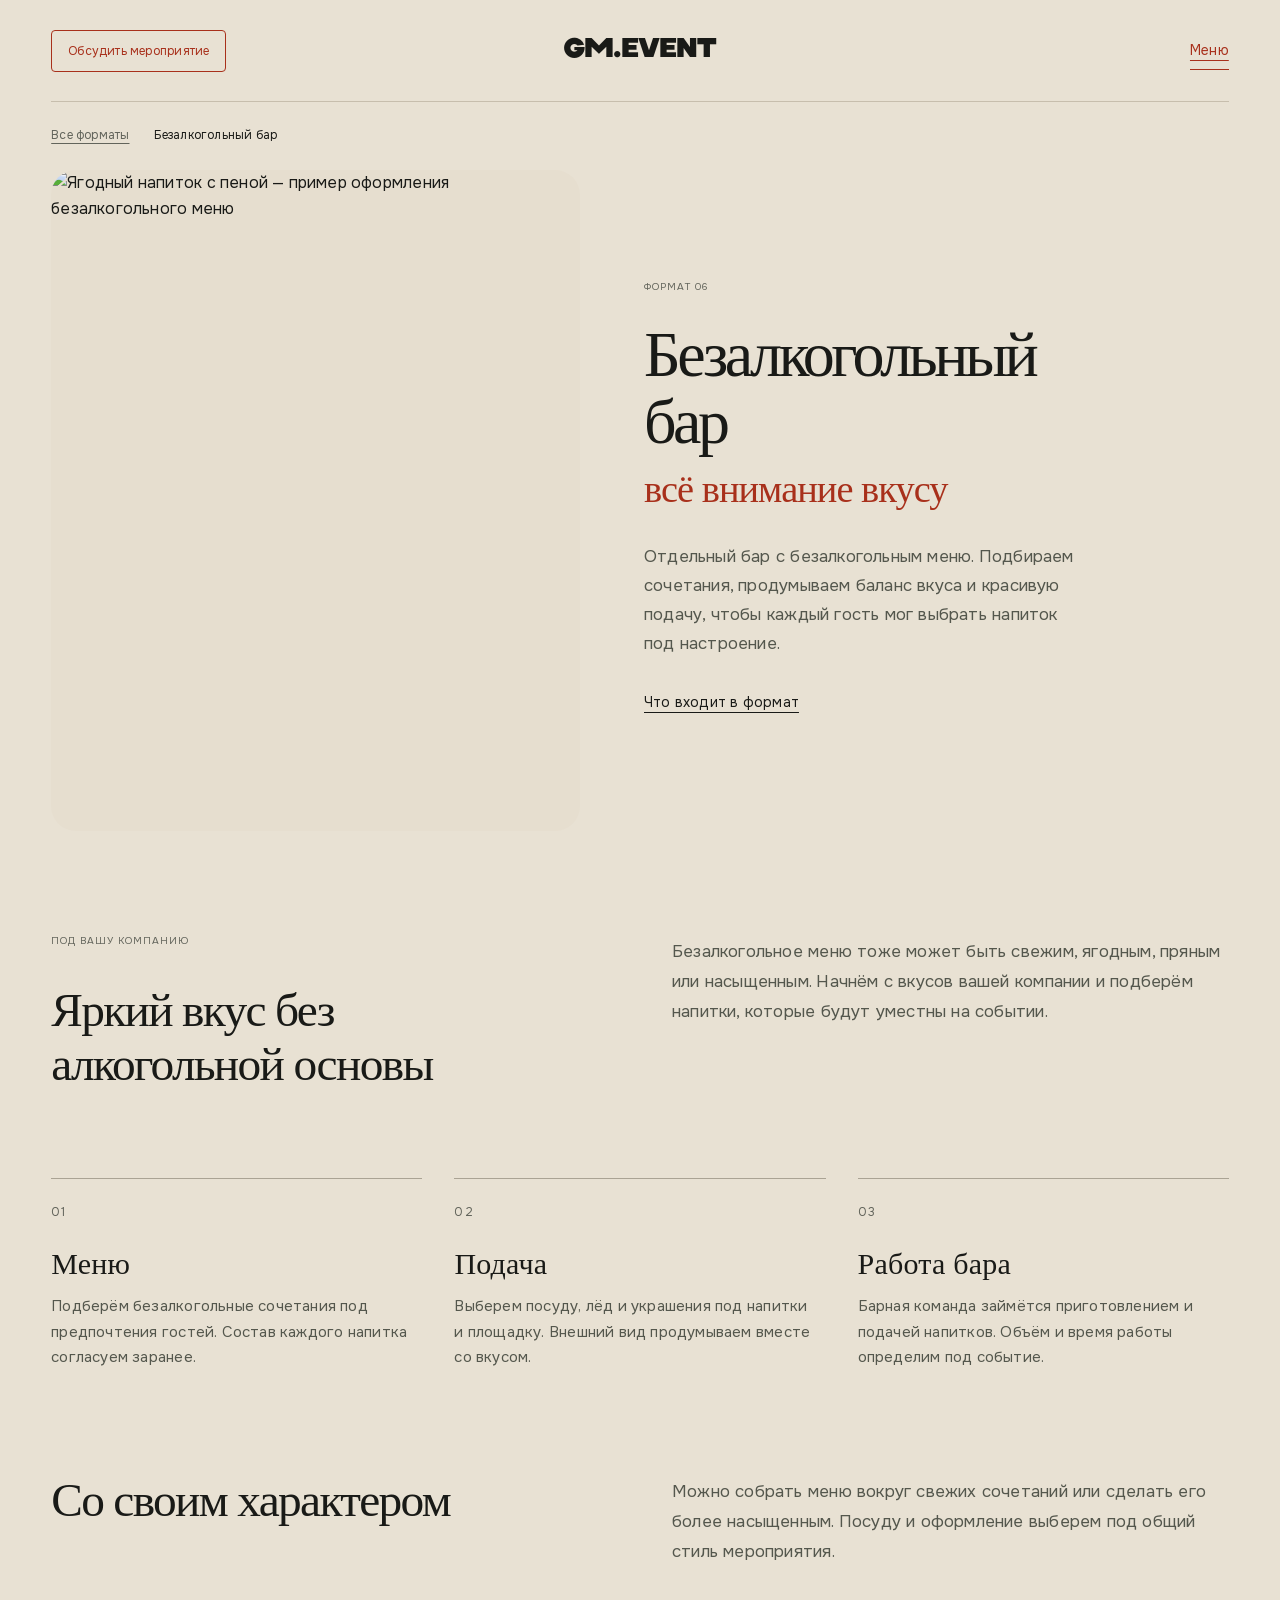
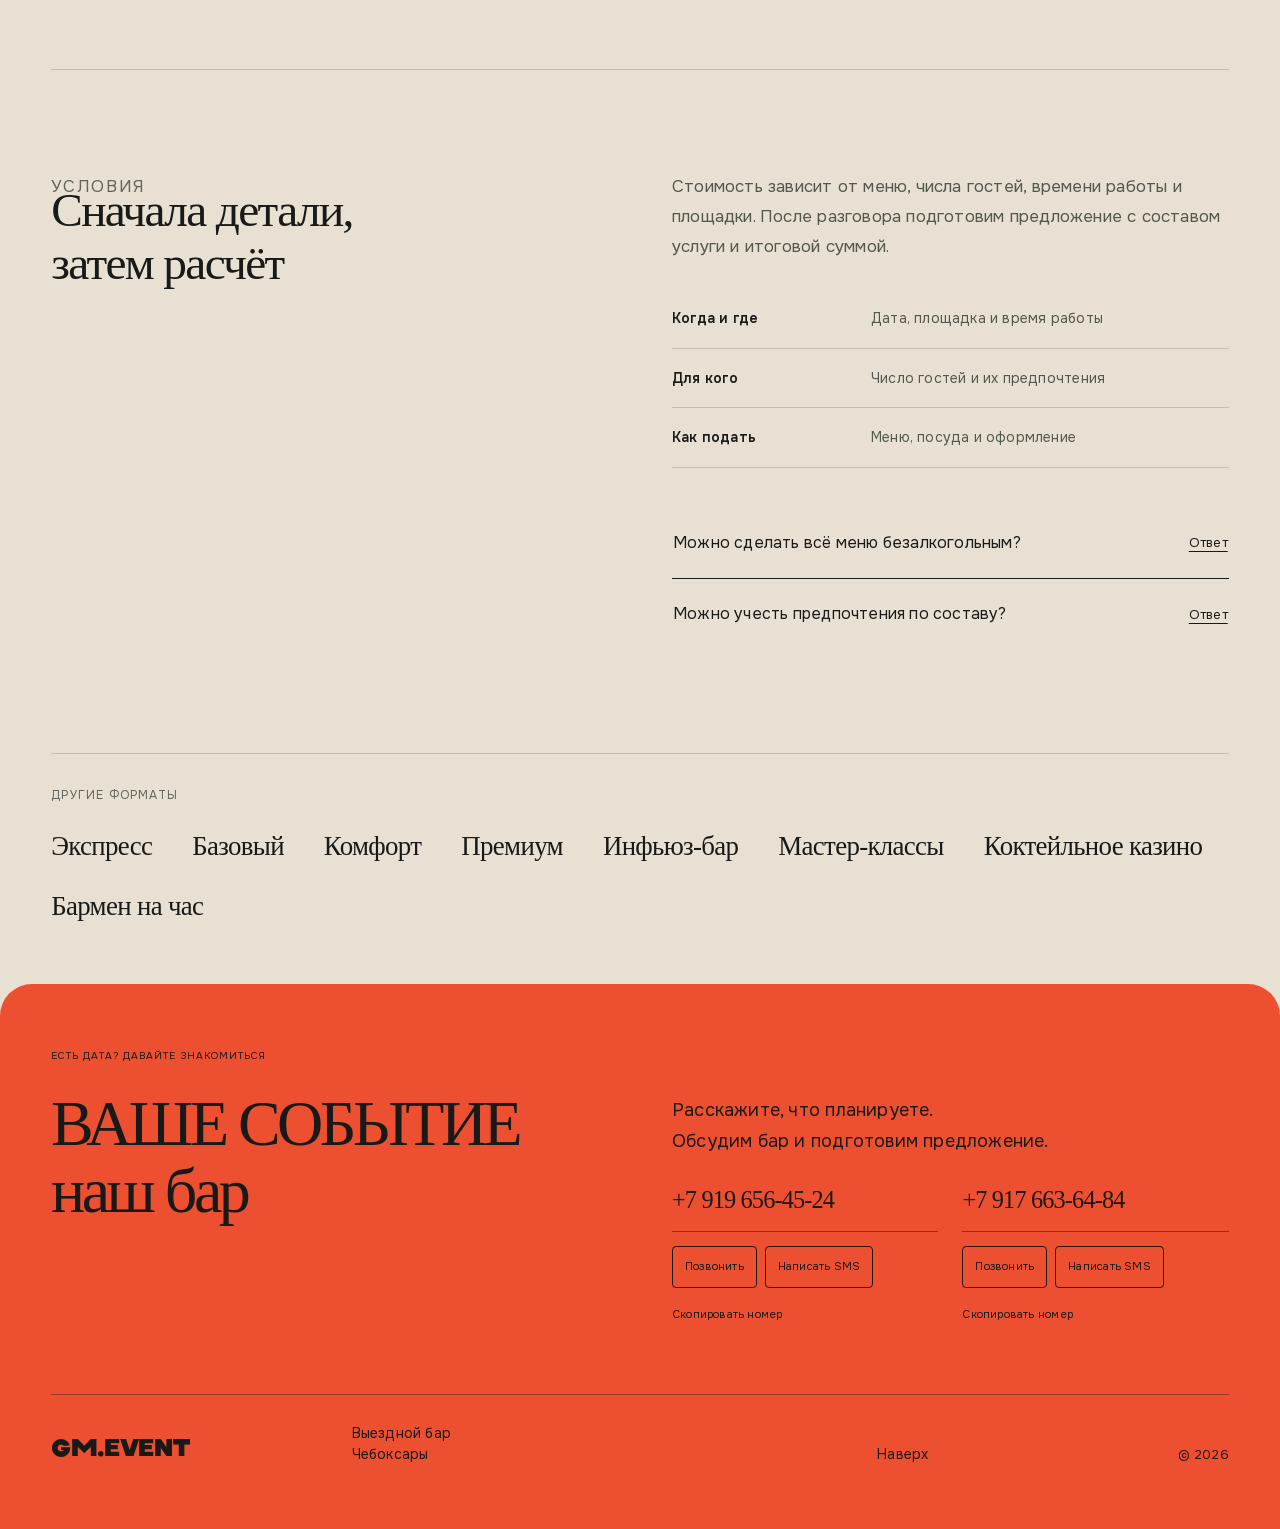
==== alcohol-free-bar/index.html @ 3872d084 "Publish package descriptions, prices and service terms from approved workbook text tab" ====
<!doctype html><html lang="ru"><head><meta charset="utf-8"><meta name="viewport" content="width=device-width,initial-scale=1"><meta name="robots" content="noindex,nofollow"><title>Безалкогольный бар — GM.EVENT</title><meta name="description" content="Отдельный бар с безалкогольным меню. Подбираем сочетания, продумываем баланс вкуса и красивую подачу, чтобы каждый гость мог выбрать напиток под настроение."><link rel="icon" href="[data-uri]"><link rel="stylesheet" href="../bar-style-4ac84452187d.css"></head><body style="--font-body:Onest;--font-logo:RAYDIS;--font-script:Cormorant Garamond"><div id="root" data-page="alcohol-free-bar"><link rel="preload" as="image" href="../asset-disposable-raspberry-v2-9dd4dd6634.jpg"/><main class="bar-site product-page" id="top"><a class="skip-link" href="../alcohol-free-bar/#product-details">К описанию формата</a><header class="header wrap"><a class="action-button header-cta" href="../alcohol-free-bar/#contact"><span>Обсудить мероприятие</span></a><a href="../#home" class="monogram" aria-label="GM.EVENT — на главную">GM.EVENT</a><button type="button" class="menu-toggle" aria-haspopup="dialog" aria-expanded="false" aria-controls="site-menu">Меню</button></header><dialog id="site-menu" class="site-menu" aria-labelledby="site-menu-title"><div class="menu-layout wrap"><div class="menu-top"><a href="../#home" class="monogram" aria-label="GM.EVENT — на главную">GM.EVENT</a><button type="button" class="menu-close">Закрыть меню</button></div><nav class="menu-products" aria-labelledby="site-menu-title"><p class="eyebrow" id="site-menu-title">ВЫБЕРИТЕ ФОРМАТ</p><a href="../express/"><span class="menu-product-name">Экспресс</span></a><a href="../basic/"><span class="menu-product-name">Базовый</span></a><a href="../comfort/"><span class="menu-product-name">Комфорт</span></a><a href="../premium/"><span class="menu-product-name">Премиум</span></a><a href="../infuse-bar/"><span class="menu-product-name">Инфьюз-бар</span></a><a href="../alcohol-free-bar/" aria-current="page"><span class="menu-product-name">Безалкогольный бар</span></a><a href="../masterclasses/"><span class="menu-product-name">Мастер-классы</span></a><a href="../cocktail-casino/"><span class="menu-product-name">Коктейльное казино</span></a><a href="../bartender/"><span class="menu-product-name">Бармен на час</span></a></nav><nav class="menu-secondary" aria-label="Разделы сайта"><a href="../#presentation">Подача</a><a href="../#team">Команда</a><a href="../alcohol-free-bar/#contact">Контакты</a></nav></div></dialog><div class="wrap"><nav class="product-breadcrumbs" aria-label="Путь к странице"><a href="../#formats">Все форматы</a><span aria-current="page">Безалкогольный бар</span></nav><section class="product-hero" aria-labelledby="product-title"><figure class="product-photo"><img src="../asset-disposable-raspberry-v2-9dd4dd6634.jpg" alt="Ягодный напиток с пеной — пример оформления безалкогольного меню" width="1122" height="1402" loading="eager"/></figure><div class="product-intro product-intro-long"><p class="eyebrow">ФОРМАТ <!-- -->06</p><h1 id="product-title"><span>Безалкогольный</span><span> <!-- -->бар</span></h1><p class="product-accent">всё внимание вкусу</p><p class="product-description">Отдельный бар с безалкогольным меню. Подбираем сочетания, продумываем баланс вкуса и красивую подачу, чтобы каждый гость мог выбрать напиток под настроение.</p><a href="../alcohol-free-bar/#product-details" class="product-detail-link">Что входит в формат</a></div></section><section class="product-overview section" id="product-details" aria-labelledby="product-overview-title"><div><p class="eyebrow">ПОД ВАШУ КОМПАНИЮ</p><h2 id="product-overview-title">Яркий вкус без алкогольной основы</h2></div><p>Безалкогольное меню тоже может быть свежим, ягодным, пряным или насыщенным. Начнём с вкусов вашей компании и подберём напитки, которые будут уместны на событии.</p></section><section class="product-offer" aria-label="Что обсудим и подготовим"><article><span class="eyebrow">0<!-- -->1</span><h3>Меню</h3><p>Подберём безалкогольные сочетания под предпочтения гостей. Состав каждого напитка согласуем заранее.</p></article><article><span class="eyebrow">0<!-- -->2</span><h3>Подача</h3><p>Выберем посуду, лёд и украшения под напитки и площадку. Внешний вид продумываем вместе со вкусом.</p></article><article><span class="eyebrow">0<!-- -->3</span><h3>Работа бара</h3><p>Барная команда займётся приготовлением и подачей напитков. Объём и время работы определим под событие.</p></article></section><section class="product-presentation section" aria-labelledby="product-presentation-title"><div class="product-overview"><h2 id="product-presentation-title">Со своим характером</h2><p>Можно собрать меню вокруг свежих сочетаний или сделать его более насыщенным. Посуду и оформление выберем под общий стиль мероприятия.</p></div></section><section class="product-cost section" aria-labelledby="product-cost-title"><div><p class="eyebrow">УСЛОВИЯ</p><h2 id="product-cost-title">Сначала детали,<br/>затем расчёт</h2></div><div><p>Стоимость зависит от меню, числа гостей, времени работы и площадки. После разговора подготовим предложение с составом услуги и итоговой суммой.</p><dl class="product-brief"><div><dt>Когда и где</dt><dd>Дата, площадка и время работы</dd></div><div><dt>Для кого</dt><dd>Число гостей и их предпочтения</dd></div><div><dt>Как подать</dt><dd>Меню, посуда и оформление</dd></div></dl><div data-orientation="vertical" data-slot="accordion" class="flex w-full flex-col faq"><div data-orientation="vertical" data-hidden="" data-index="-1" data-closed="" data-slot="accordion-item" class="not-last:border-b"><h3 data-orientation="vertical" data-hidden="" data-index="-1" data-closed="" class="flex"><button type="button" data-value="" data-orientation="vertical" data-hidden="" data-index="-1" tabindex="0" aria-disabled="false" aria-expanded="false" id="base-ui-_R_1tjH2_" data-slot="accordion-trigger" class="focus-visible:ring-ring/50 focus-visible:border-ring focus-visible:after:border-ring **:data-[slot=accordion-trigger-icon]:text-muted-foreground rounded-lg py-2.5 text-left text-sm font-medium hover:underline focus-visible:ring-3 **:data-[slot=accordion-trigger-icon]:ml-auto **:data-[slot=accordion-trigger-icon]:size-4 group/accordion-trigger relative flex flex-1 items-start justify-between border border-transparent transition-all outline-none aria-disabled:pointer-events-none aria-disabled:opacity-50 faq-trigger">Можно сделать всё меню безалкогольным?<span class="accordion-state" aria-hidden="true"><span class="when-closed">Ответ</span><span class="when-open">Скрыть</span></span></button></h3></div><div data-orientation="vertical" data-hidden="" data-index="-1" data-closed="" data-slot="accordion-item" class="not-last:border-b"><h3 data-orientation="vertical" data-hidden="" data-index="-1" data-closed="" class="flex"><button type="button" data-value="" data-orientation="vertical" data-hidden="" data-index="-1" tabindex="0" aria-disabled="false" aria-expanded="false" id="base-ui-_R_2tjH2_" data-slot="accordion-trigger" class="focus-visible:ring-ring/50 focus-visible:border-ring focus-visible:after:border-ring **:data-[slot=accordion-trigger-icon]:text-muted-foreground rounded-lg py-2.5 text-left text-sm font-medium hover:underline focus-visible:ring-3 **:data-[slot=accordion-trigger-icon]:ml-auto **:data-[slot=accordion-trigger-icon]:size-4 group/accordion-trigger relative flex flex-1 items-start justify-between border border-transparent transition-all outline-none aria-disabled:pointer-events-none aria-disabled:opacity-50 faq-trigger">Можно учесть предпочтения по составу?<span class="accordion-state" aria-hidden="true"><span class="when-closed">Ответ</span><span class="when-open">Скрыть</span></span></button></h3></div></div></div></section><nav class="other-formats" aria-label="Другие форматы"><p class="eyebrow">ДРУГИЕ ФОРМАТЫ</p><div><a href="../express/">Экспресс</a><a href="../basic/">Базовый</a><a href="../comfort/">Комфорт</a><a href="../premium/">Премиум</a><a href="../infuse-bar/">Инфьюз-бар</a><a href="../masterclasses/">Мастер-классы</a><a href="../cocktail-casino/">Коктейльное казино</a><a href="../bartender/">Бармен на час</a></div></nav></div><footer class="contact" id="contact"><div class="wrap section"><p class="eyebrow">ЕСТЬ ДАТА? ДАВАЙТЕ ЗНАКОМИТЬСЯ</p><div class="contact-grid"><div class="contact-title"><h2 class="paired-heading"><span class="heading-line">ВАШЕ СОБЫТИЕ</span><span class="section-script">наш бар</span></h2></div><div class="contact-info"><p>Расскажите, что планируете.<br/>Обсудим бар и подготовим предложение.</p><div class="contact-phones"><div class="phone-contact"><a class="phone-link" href="tel:+79196564524">+7 919 656-45-24</a><div class="contact-actions"><a class="action-button contact-button" href="tel:+79196564524">Позвонить</a><a class="action-button contact-button outline-button" href="sms:+79196564524?body=%D0%97%D0%B4%D1%80%D0%B0%D0%B2%D1%81%D1%82%D0%B2%D1%83%D0%B9%D1%82%D0%B5!%20%D0%A5%D0%BE%D1%82%D0%B8%D0%BC%20%D0%BE%D0%B1%D1%81%D1%83%D0%B4%D0%B8%D1%82%D1%8C%20%D0%B1%D0%B5%D0%B7%D0%B0%D0%BB%D0%BA%D0%BE%D0%B3%D0%BE%D0%BB%D1%8C%D0%BD%D1%8B%D0%B9%20%D0%B1%D0%B0%D1%80.%20%D0%94%D0%B0%D1%82%D0%B0%3A%20.%20%D0%93%D0%BE%D1%81%D1%82%D0%B5%D0%B9%3A%20.%20%D0%9F%D0%BB%D0%BE%D1%89%D0%B0%D0%B4%D0%BA%D0%B0%3A%20.">Написать SMS</a></div><button type="button" tabindex="0" data-slot="button" class="group/button inline-flex shrink-0 items-center justify-center rounded-lg border border-transparent bg-clip-padding text-sm font-medium whitespace-nowrap transition-all outline-none select-none focus-visible:border-ring focus-visible:ring-3 focus-visible:ring-ring/50 active:not-aria-[haspopup]:translate-y-px disabled:pointer-events-none disabled:opacity-50 aria-invalid:border-destructive aria-invalid:ring-3 aria-invalid:ring-destructive/20 dark:aria-invalid:border-destructive/50 dark:aria-invalid:ring-destructive/40 [&amp;_svg]:pointer-events-none [&amp;_svg]:shrink-0 [&amp;_svg:not([class*=&#x27;size-&#x27;])]:size-4 hover:bg-muted hover:text-foreground aria-expanded:bg-muted aria-expanded:text-foreground dark:hover:bg-muted/50 h-8 gap-1.5 px-2.5 has-data-[icon=inline-end]:pr-2 has-data-[icon=inline-start]:pl-2 copy-phone">Скопировать номер</button><output class="copy-status" aria-live="polite"></output></div><div class="phone-contact"><a class="phone-link" href="tel:+79176636484">+7 917 663-64-84</a><div class="contact-actions"><a class="action-button contact-button" href="tel:+79176636484">Позвонить</a><a class="action-button contact-button outline-button" href="sms:+79176636484?body=%D0%97%D0%B4%D1%80%D0%B0%D0%B2%D1%81%D1%82%D0%B2%D1%83%D0%B9%D1%82%D0%B5!%20%D0%A5%D0%BE%D1%82%D0%B8%D0%BC%20%D0%BE%D0%B1%D1%81%D1%83%D0%B4%D0%B8%D1%82%D1%8C%20%D0%B1%D0%B5%D0%B7%D0%B0%D0%BB%D0%BA%D0%BE%D0%B3%D0%BE%D0%BB%D1%8C%D0%BD%D1%8B%D0%B9%20%D0%B1%D0%B0%D1%80.%20%D0%94%D0%B0%D1%82%D0%B0%3A%20.%20%D0%93%D0%BE%D1%81%D1%82%D0%B5%D0%B9%3A%20.%20%D0%9F%D0%BB%D0%BE%D1%89%D0%B0%D0%B4%D0%BA%D0%B0%3A%20.">Написать SMS</a></div><button type="button" tabindex="0" data-slot="button" class="group/button inline-flex shrink-0 items-center justify-center rounded-lg border border-transparent bg-clip-padding text-sm font-medium whitespace-nowrap transition-all outline-none select-none focus-visible:border-ring focus-visible:ring-3 focus-visible:ring-ring/50 active:not-aria-[haspopup]:translate-y-px disabled:pointer-events-none disabled:opacity-50 aria-invalid:border-destructive aria-invalid:ring-3 aria-invalid:ring-destructive/20 dark:aria-invalid:border-destructive/50 dark:aria-invalid:ring-destructive/40 [&amp;_svg]:pointer-events-none [&amp;_svg]:shrink-0 [&amp;_svg:not([class*=&#x27;size-&#x27;])]:size-4 hover:bg-muted hover:text-foreground aria-expanded:bg-muted aria-expanded:text-foreground dark:hover:bg-muted/50 h-8 gap-1.5 px-2.5 has-data-[icon=inline-end]:pr-2 has-data-[icon=inline-start]:pl-2 copy-phone">Скопировать номер</button><output class="copy-status" aria-live="polite"></output></div></div></div></div><div class="footer-bottom"><a href="../#home" class="brand" aria-label="GM.EVENT — на главную">GM.EVENT</a><p>Выездной бар<br/>Чебоксары</p><a href="../alcohol-free-bar/#top">Наверх</a><span>© 2026</span></div></div></footer></main></div><script defer src="../bar-app-f8502e62e667.js"></script></body></html>
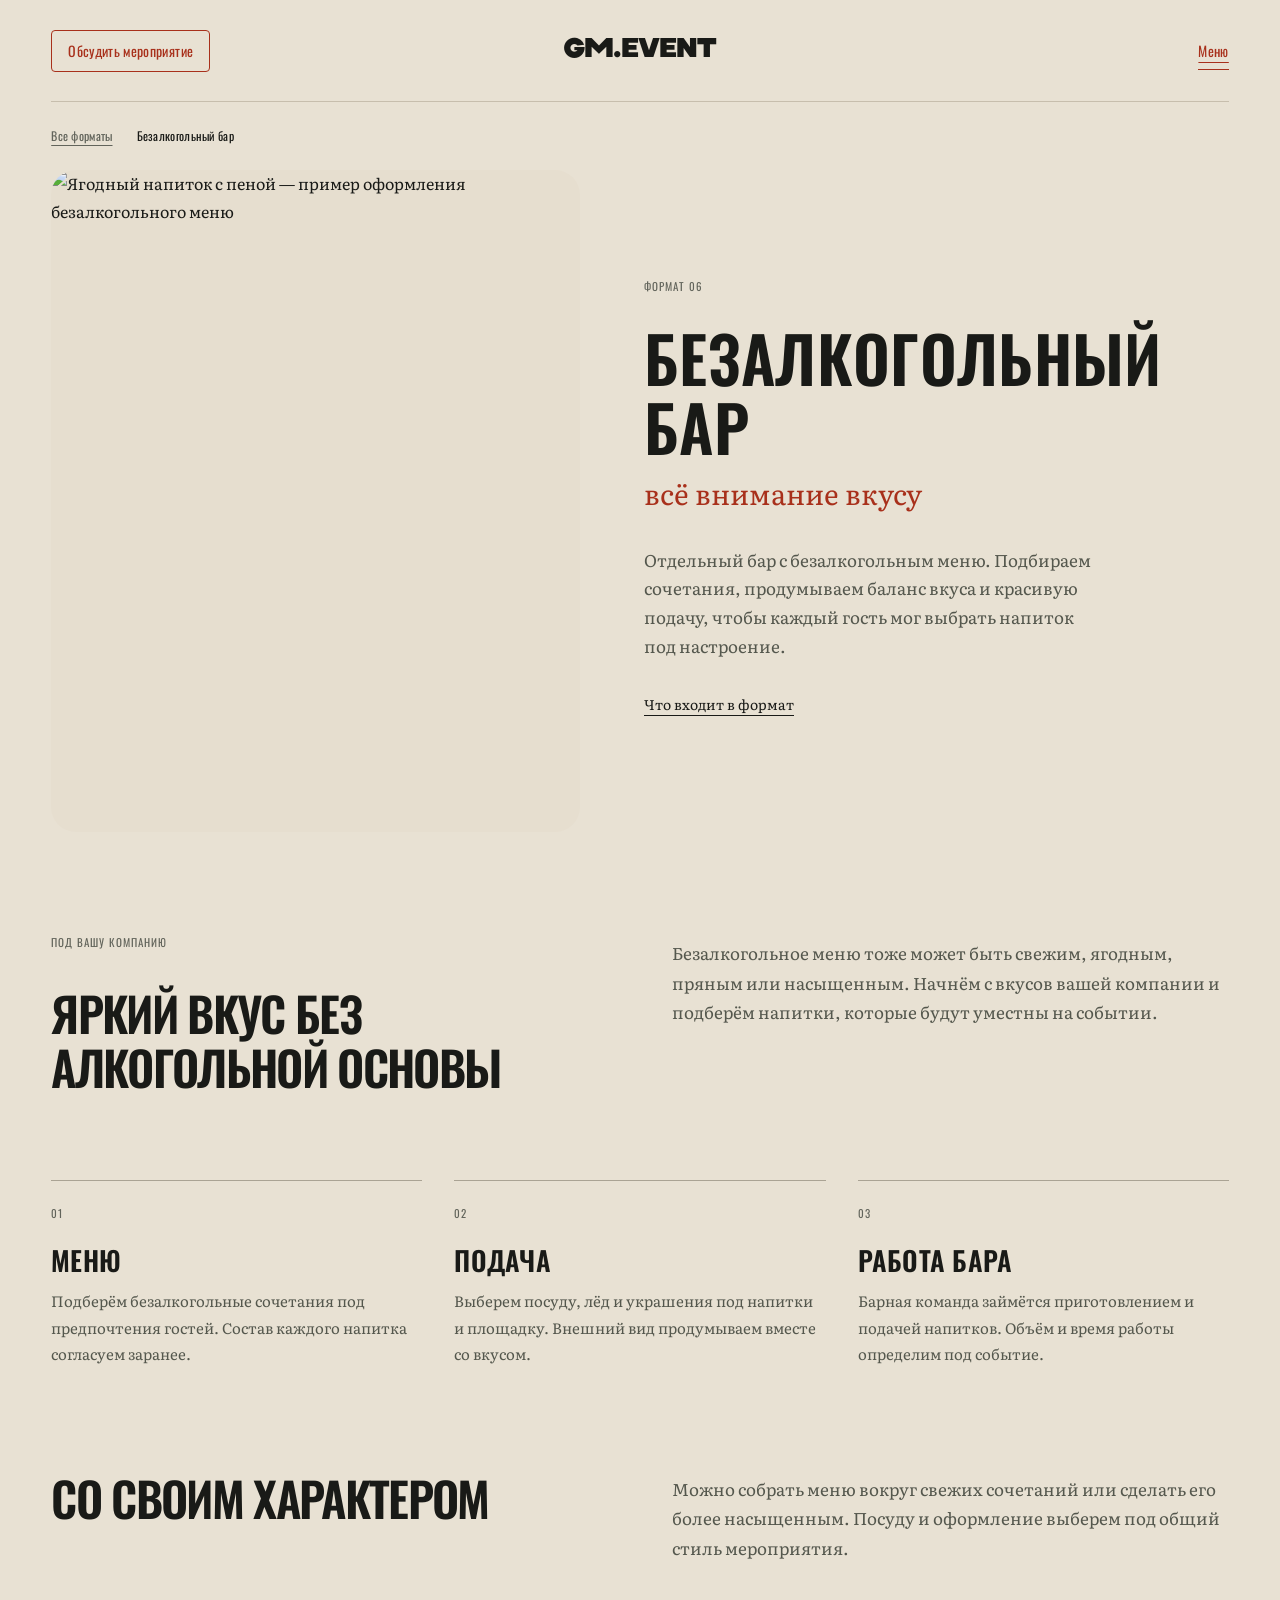
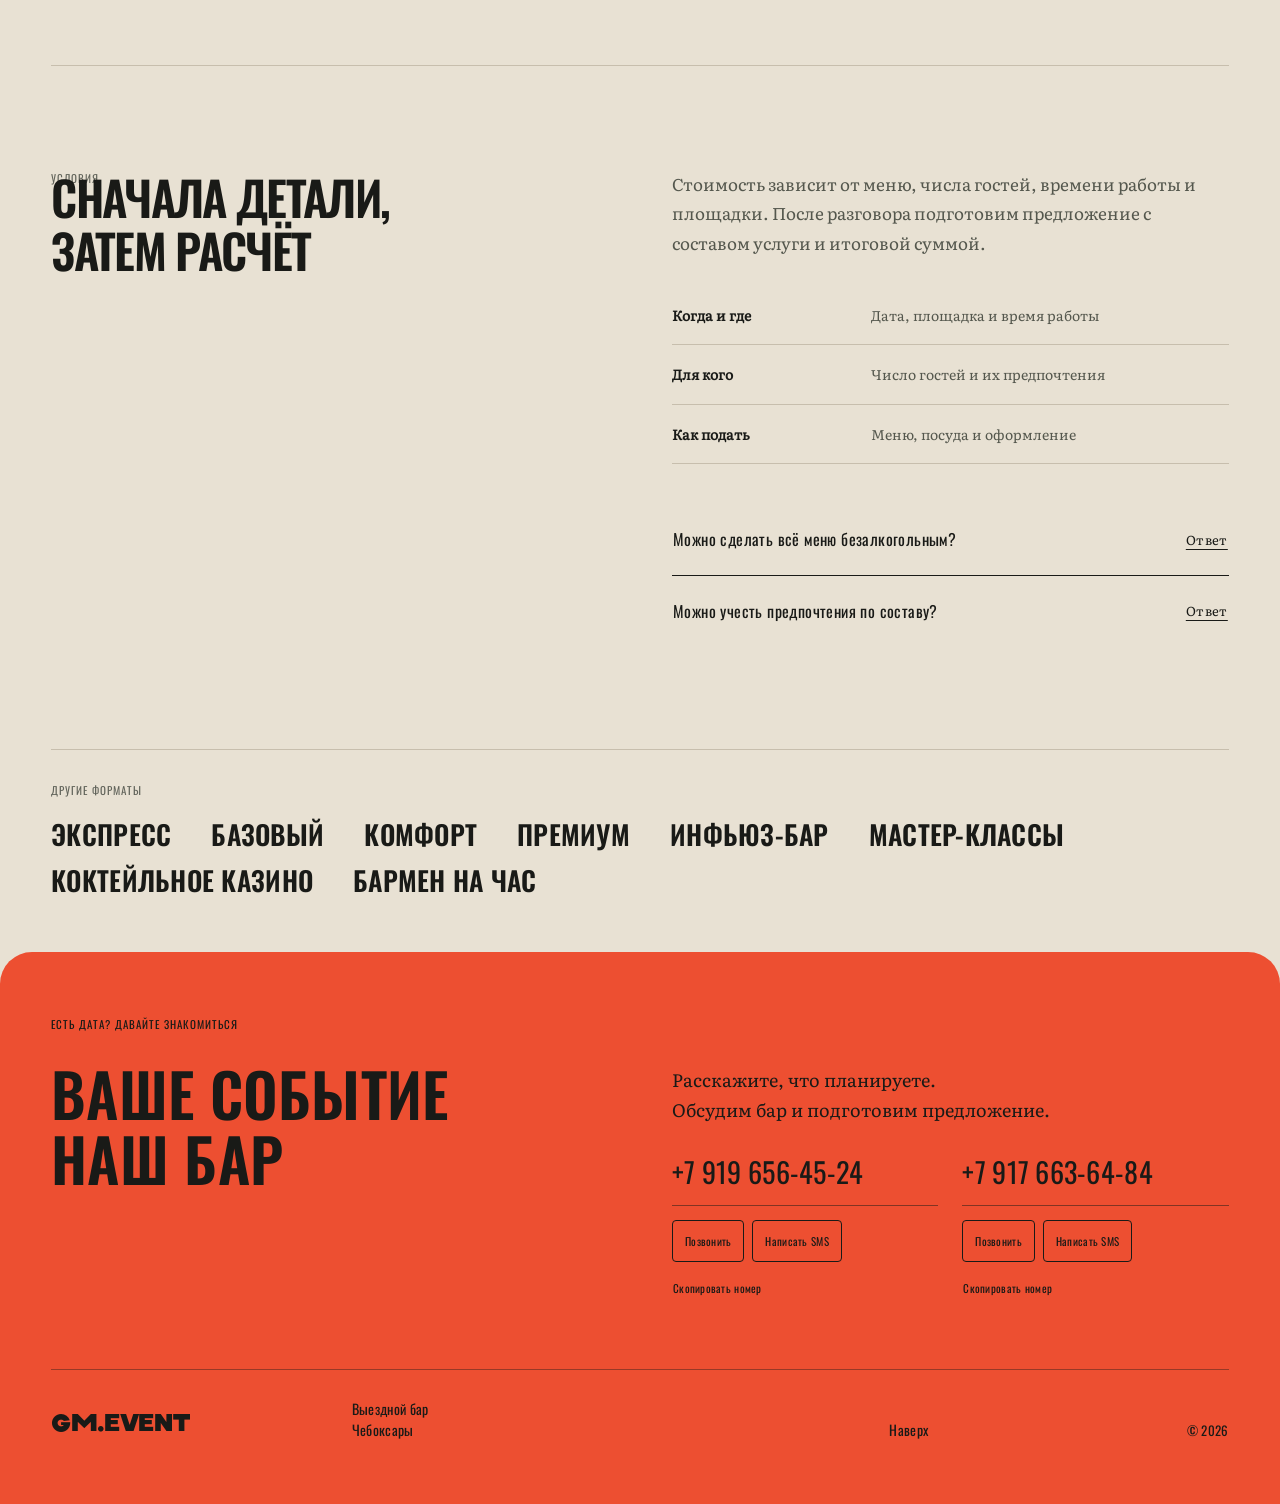
==== commit a48559e5: "Adopt approved Oswald headings and Literata body typography" ====
--- a/alcohol-free-bar/index.html
+++ b/alcohol-free-bar/index.html
@@ -1 +1 @@
-<!doctype html><html lang="ru"><head><meta charset="utf-8"><meta name="viewport" content="width=device-width,initial-scale=1"><meta name="robots" content="noindex,nofollow"><title>Безалкогольный бар — GM.EVENT</title><meta name="description" content="Отдельный бар с безалкогольным меню. Подбираем сочетания, продумываем баланс вкуса и красивую подачу, чтобы каждый гость мог выбрать напиток под настроение."><link rel="icon" href="[data-uri]"><link rel="stylesheet" href="../bar-style-4ac84452187d.css"></head><body style="--font-body:Onest;--font-logo:RAYDIS;--font-script:Cormorant Garamond"><div id="root" data-page="alcohol-free-bar"><link rel="preload" as="image" href="../asset-disposable-raspberry-v2-9dd4dd6634.jpg"/><main class="bar-site product-page" id="top"><a class="skip-link" href="../alcohol-free-bar/#product-details">К описанию формата</a><header class="header wrap"><a class="action-button header-cta" href="../alcohol-free-bar/#contact"><span>Обсудить мероприятие</span></a><a href="../#home" class="monogram" aria-label="GM.EVENT — на главную">GM.EVENT</a><button type="button" class="menu-toggle" aria-haspopup="dialog" aria-expanded="false" aria-controls="site-menu">Меню</button></header><dialog id="site-menu" class="site-menu" aria-labelledby="site-menu-title"><div class="menu-layout wrap"><div class="menu-top"><a href="../#home" class="monogram" aria-label="GM.EVENT — на главную">GM.EVENT</a><button type="button" class="menu-close">Закрыть меню</button></div><nav class="menu-products" aria-labelledby="site-menu-title"><p class="eyebrow" id="site-menu-title">ВЫБЕРИТЕ ФОРМАТ</p><a href="../express/"><span class="menu-product-name">Экспресс</span></a><a href="../basic/"><span class="menu-product-name">Базовый</span></a><a href="../comfort/"><span class="menu-product-name">Комфорт</span></a><a href="../premium/"><span class="menu-product-name">Премиум</span></a><a href="../infuse-bar/"><span class="menu-product-name">Инфьюз-бар</span></a><a href="../alcohol-free-bar/" aria-current="page"><span class="menu-product-name">Безалкогольный бар</span></a><a href="../masterclasses/"><span class="menu-product-name">Мастер-классы</span></a><a href="../cocktail-casino/"><span class="menu-product-name">Коктейльное казино</span></a><a href="../bartender/"><span class="menu-product-name">Бармен на час</span></a></nav><nav class="menu-secondary" aria-label="Разделы сайта"><a href="../#presentation">Подача</a><a href="../#team">Команда</a><a href="../alcohol-free-bar/#contact">Контакты</a></nav></div></dialog><div class="wrap"><nav class="product-breadcrumbs" aria-label="Путь к странице"><a href="../#formats">Все форматы</a><span aria-current="page">Безалкогольный бар</span></nav><section class="product-hero" aria-labelledby="product-title"><figure class="product-photo"><img src="../asset-disposable-raspberry-v2-9dd4dd6634.jpg" alt="Ягодный напиток с пеной — пример оформления безалкогольного меню" width="1122" height="1402" loading="eager"/></figure><div class="product-intro product-intro-long"><p class="eyebrow">ФОРМАТ <!-- -->06</p><h1 id="product-title"><span>Безалкогольный</span><span> <!-- -->бар</span></h1><p class="product-accent">всё внимание вкусу</p><p class="product-description">Отдельный бар с безалкогольным меню. Подбираем сочетания, продумываем баланс вкуса и красивую подачу, чтобы каждый гость мог выбрать напиток под настроение.</p><a href="../alcohol-free-bar/#product-details" class="product-detail-link">Что входит в формат</a></div></section><section class="product-overview section" id="product-details" aria-labelledby="product-overview-title"><div><p class="eyebrow">ПОД ВАШУ КОМПАНИЮ</p><h2 id="product-overview-title">Яркий вкус без алкогольной основы</h2></div><p>Безалкогольное меню тоже может быть свежим, ягодным, пряным или насыщенным. Начнём с вкусов вашей компании и подберём напитки, которые будут уместны на событии.</p></section><section class="product-offer" aria-label="Что обсудим и подготовим"><article><span class="eyebrow">0<!-- -->1</span><h3>Меню</h3><p>Подберём безалкогольные сочетания под предпочтения гостей. Состав каждого напитка согласуем заранее.</p></article><article><span class="eyebrow">0<!-- -->2</span><h3>Подача</h3><p>Выберем посуду, лёд и украшения под напитки и площадку. Внешний вид продумываем вместе со вкусом.</p></article><article><span class="eyebrow">0<!-- -->3</span><h3>Работа бара</h3><p>Барная команда займётся приготовлением и подачей напитков. Объём и время работы определим под событие.</p></article></section><section class="product-presentation section" aria-labelledby="product-presentation-title"><div class="product-overview"><h2 id="product-presentation-title">Со своим характером</h2><p>Можно собрать меню вокруг свежих сочетаний или сделать его более насыщенным. Посуду и оформление выберем под общий стиль мероприятия.</p></div></section><section class="product-cost section" aria-labelledby="product-cost-title"><div><p class="eyebrow">УСЛОВИЯ</p><h2 id="product-cost-title">Сначала детали,<br/>затем расчёт</h2></div><div><p>Стоимость зависит от меню, числа гостей, времени работы и площадки. После разговора подготовим предложение с составом услуги и итоговой суммой.</p><dl class="product-brief"><div><dt>Когда и где</dt><dd>Дата, площадка и время работы</dd></div><div><dt>Для кого</dt><dd>Число гостей и их предпочтения</dd></div><div><dt>Как подать</dt><dd>Меню, посуда и оформление</dd></div></dl><div data-orientation="vertical" data-slot="accordion" class="flex w-full flex-col faq"><div data-orientation="vertical" data-hidden="" data-index="-1" data-closed="" data-slot="accordion-item" class="not-last:border-b"><h3 data-orientation="vertical" data-hidden="" data-index="-1" data-closed="" class="flex"><button type="button" data-value="" data-orientation="vertical" data-hidden="" data-index="-1" tabindex="0" aria-disabled="false" aria-expanded="false" id="base-ui-_R_1tjH2_" data-slot="accordion-trigger" class="focus-visible:ring-ring/50 focus-visible:border-ring focus-visible:after:border-ring **:data-[slot=accordion-trigger-icon]:text-muted-foreground rounded-lg py-2.5 text-left text-sm font-medium hover:underline focus-visible:ring-3 **:data-[slot=accordion-trigger-icon]:ml-auto **:data-[slot=accordion-trigger-icon]:size-4 group/accordion-trigger relative flex flex-1 items-start justify-between border border-transparent transition-all outline-none aria-disabled:pointer-events-none aria-disabled:opacity-50 faq-trigger">Можно сделать всё меню безалкогольным?<span class="accordion-state" aria-hidden="true"><span class="when-closed">Ответ</span><span class="when-open">Скрыть</span></span></button></h3></div><div data-orientation="vertical" data-hidden="" data-index="-1" data-closed="" data-slot="accordion-item" class="not-last:border-b"><h3 data-orientation="vertical" data-hidden="" data-index="-1" data-closed="" class="flex"><button type="button" data-value="" data-orientation="vertical" data-hidden="" data-index="-1" tabindex="0" aria-disabled="false" aria-expanded="false" id="base-ui-_R_2tjH2_" data-slot="accordion-trigger" class="focus-visible:ring-ring/50 focus-visible:border-ring focus-visible:after:border-ring **:data-[slot=accordion-trigger-icon]:text-muted-foreground rounded-lg py-2.5 text-left text-sm font-medium hover:underline focus-visible:ring-3 **:data-[slot=accordion-trigger-icon]:ml-auto **:data-[slot=accordion-trigger-icon]:size-4 group/accordion-trigger relative flex flex-1 items-start justify-between border border-transparent transition-all outline-none aria-disabled:pointer-events-none aria-disabled:opacity-50 faq-trigger">Можно учесть предпочтения по составу?<span class="accordion-state" aria-hidden="true"><span class="when-closed">Ответ</span><span class="when-open">Скрыть</span></span></button></h3></div></div></div></section><nav class="other-formats" aria-label="Другие форматы"><p class="eyebrow">ДРУГИЕ ФОРМАТЫ</p><div><a href="../express/">Экспресс</a><a href="../basic/">Базовый</a><a href="../comfort/">Комфорт</a><a href="../premium/">Премиум</a><a href="../infuse-bar/">Инфьюз-бар</a><a href="../masterclasses/">Мастер-классы</a><a href="../cocktail-casino/">Коктейльное казино</a><a href="../bartender/">Бармен на час</a></div></nav></div><footer class="contact" id="contact"><div class="wrap section"><p class="eyebrow">ЕСТЬ ДАТА? ДАВАЙТЕ ЗНАКОМИТЬСЯ</p><div class="contact-grid"><div class="contact-title"><h2 class="paired-heading"><span class="heading-line">ВАШЕ СОБЫТИЕ</span><span class="section-script">наш бар</span></h2></div><div class="contact-info"><p>Расскажите, что планируете.<br/>Обсудим бар и подготовим предложение.</p><div class="contact-phones"><div class="phone-contact"><a class="phone-link" href="tel:+79196564524">+7 919 656-45-24</a><div class="contact-actions"><a class="action-button contact-button" href="tel:+79196564524">Позвонить</a><a class="action-button contact-button outline-button" href="sms:+79196564524?body=%D0%97%D0%B4%D1%80%D0%B0%D0%B2%D1%81%D1%82%D0%B2%D1%83%D0%B9%D1%82%D0%B5!%20%D0%A5%D0%BE%D1%82%D0%B8%D0%BC%20%D0%BE%D0%B1%D1%81%D1%83%D0%B4%D0%B8%D1%82%D1%8C%20%D0%B1%D0%B5%D0%B7%D0%B0%D0%BB%D0%BA%D0%BE%D0%B3%D0%BE%D0%BB%D1%8C%D0%BD%D1%8B%D0%B9%20%D0%B1%D0%B0%D1%80.%20%D0%94%D0%B0%D1%82%D0%B0%3A%20.%20%D0%93%D0%BE%D1%81%D1%82%D0%B5%D0%B9%3A%20.%20%D0%9F%D0%BB%D0%BE%D1%89%D0%B0%D0%B4%D0%BA%D0%B0%3A%20.">Написать SMS</a></div><button type="button" tabindex="0" data-slot="button" class="group/button inline-flex shrink-0 items-center justify-center rounded-lg border border-transparent bg-clip-padding text-sm font-medium whitespace-nowrap transition-all outline-none select-none focus-visible:border-ring focus-visible:ring-3 focus-visible:ring-ring/50 active:not-aria-[haspopup]:translate-y-px disabled:pointer-events-none disabled:opacity-50 aria-invalid:border-destructive aria-invalid:ring-3 aria-invalid:ring-destructive/20 dark:aria-invalid:border-destructive/50 dark:aria-invalid:ring-destructive/40 [&amp;_svg]:pointer-events-none [&amp;_svg]:shrink-0 [&amp;_svg:not([class*=&#x27;size-&#x27;])]:size-4 hover:bg-muted hover:text-foreground aria-expanded:bg-muted aria-expanded:text-foreground dark:hover:bg-muted/50 h-8 gap-1.5 px-2.5 has-data-[icon=inline-end]:pr-2 has-data-[icon=inline-start]:pl-2 copy-phone">Скопировать номер</button><output class="copy-status" aria-live="polite"></output></div><div class="phone-contact"><a class="phone-link" href="tel:+79176636484">+7 917 663-64-84</a><div class="contact-actions"><a class="action-button contact-button" href="tel:+79176636484">Позвонить</a><a class="action-button contact-button outline-button" href="sms:+79176636484?body=%D0%97%D0%B4%D1%80%D0%B0%D0%B2%D1%81%D1%82%D0%B2%D1%83%D0%B9%D1%82%D0%B5!%20%D0%A5%D0%BE%D1%82%D0%B8%D0%BC%20%D0%BE%D0%B1%D1%81%D1%83%D0%B4%D0%B8%D1%82%D1%8C%20%D0%B1%D0%B5%D0%B7%D0%B0%D0%BB%D0%BA%D0%BE%D0%B3%D0%BE%D0%BB%D1%8C%D0%BD%D1%8B%D0%B9%20%D0%B1%D0%B0%D1%80.%20%D0%94%D0%B0%D1%82%D0%B0%3A%20.%20%D0%93%D0%BE%D1%81%D1%82%D0%B5%D0%B9%3A%20.%20%D0%9F%D0%BB%D0%BE%D1%89%D0%B0%D0%B4%D0%BA%D0%B0%3A%20.">Написать SMS</a></div><button type="button" tabindex="0" data-slot="button" class="group/button inline-flex shrink-0 items-center justify-center rounded-lg border border-transparent bg-clip-padding text-sm font-medium whitespace-nowrap transition-all outline-none select-none focus-visible:border-ring focus-visible:ring-3 focus-visible:ring-ring/50 active:not-aria-[haspopup]:translate-y-px disabled:pointer-events-none disabled:opacity-50 aria-invalid:border-destructive aria-invalid:ring-3 aria-invalid:ring-destructive/20 dark:aria-invalid:border-destructive/50 dark:aria-invalid:ring-destructive/40 [&amp;_svg]:pointer-events-none [&amp;_svg]:shrink-0 [&amp;_svg:not([class*=&#x27;size-&#x27;])]:size-4 hover:bg-muted hover:text-foreground aria-expanded:bg-muted aria-expanded:text-foreground dark:hover:bg-muted/50 h-8 gap-1.5 px-2.5 has-data-[icon=inline-end]:pr-2 has-data-[icon=inline-start]:pl-2 copy-phone">Скопировать номер</button><output class="copy-status" aria-live="polite"></output></div></div></div></div><div class="footer-bottom"><a href="../#home" class="brand" aria-label="GM.EVENT — на главную">GM.EVENT</a><p>Выездной бар<br/>Чебоксары</p><a href="../alcohol-free-bar/#top">Наверх</a><span>© 2026</span></div></div></footer></main></div><script defer src="../bar-app-f8502e62e667.js"></script></body></html>+<!doctype html><html lang="ru"><head><meta charset="utf-8"><meta name="viewport" content="width=device-width,initial-scale=1"><meta name="robots" content="noindex,nofollow"><title>Безалкогольный бар — GM.EVENT</title><meta name="description" content="Отдельный бар с безалкогольным меню. Подбираем сочетания, продумываем баланс вкуса и красивую подачу, чтобы каждый гость мог выбрать напиток под настроение."><link rel="icon" href="[data-uri]"><link rel="stylesheet" href="../bar-style-79e3a69de219.css"></head><body style="--font-body:Onest;--font-logo:RAYDIS;--font-script:Cormorant Garamond"><div id="root" data-page="alcohol-free-bar"><link rel="preload" as="image" href="../asset-disposable-raspberry-v2-9dd4dd6634.jpg"/><main class="bar-site product-page" id="top"><a class="skip-link" href="../alcohol-free-bar/#product-details">К описанию формата</a><header class="header wrap"><a class="action-button header-cta" href="../alcohol-free-bar/#contact"><span>Обсудить мероприятие</span></a><a href="../#home" class="monogram" aria-label="GM.EVENT — на главную">GM.EVENT</a><button type="button" class="menu-toggle" aria-haspopup="dialog" aria-expanded="false" aria-controls="site-menu">Меню</button></header><dialog id="site-menu" class="site-menu" aria-labelledby="site-menu-title"><div class="menu-layout wrap"><div class="menu-top"><a href="../#home" class="monogram" aria-label="GM.EVENT — на главную">GM.EVENT</a><button type="button" class="menu-close">Закрыть меню</button></div><nav class="menu-products" aria-labelledby="site-menu-title"><p class="eyebrow" id="site-menu-title">ВЫБЕРИТЕ ФОРМАТ</p><a href="../express/"><span class="menu-product-name">Экспресс</span></a><a href="../basic/"><span class="menu-product-name">Базовый</span></a><a href="../comfort/"><span class="menu-product-name">Комфорт</span></a><a href="../premium/"><span class="menu-product-name">Премиум</span></a><a href="../infuse-bar/"><span class="menu-product-name">Инфьюз-бар</span></a><a href="../alcohol-free-bar/" aria-current="page"><span class="menu-product-name">Безалкогольный бар</span></a><a href="../masterclasses/"><span class="menu-product-name">Мастер-классы</span></a><a href="../cocktail-casino/"><span class="menu-product-name">Коктейльное казино</span></a><a href="../bartender/"><span class="menu-product-name">Бармен на час</span></a></nav><nav class="menu-secondary" aria-label="Разделы сайта"><a href="../#presentation">Подача</a><a href="../#team">Команда</a><a href="../alcohol-free-bar/#contact">Контакты</a></nav></div></dialog><div class="wrap"><nav class="product-breadcrumbs" aria-label="Путь к странице"><a href="../#formats">Все форматы</a><span aria-current="page">Безалкогольный бар</span></nav><section class="product-hero" aria-labelledby="product-title"><figure class="product-photo"><img src="../asset-disposable-raspberry-v2-9dd4dd6634.jpg" alt="Ягодный напиток с пеной — пример оформления безалкогольного меню" width="1122" height="1402" loading="eager"/></figure><div class="product-intro product-intro-long"><p class="eyebrow">ФОРМАТ <!-- -->06</p><h1 id="product-title"><span>Безалкогольный</span><span> <!-- -->бар</span></h1><p class="product-accent">всё внимание вкусу</p><p class="product-description">Отдельный бар с безалкогольным меню. Подбираем сочетания, продумываем баланс вкуса и красивую подачу, чтобы каждый гость мог выбрать напиток под настроение.</p><a href="../alcohol-free-bar/#product-details" class="product-detail-link">Что входит в формат</a></div></section><section class="product-overview section" id="product-details" aria-labelledby="product-overview-title"><div><p class="eyebrow">ПОД ВАШУ КОМПАНИЮ</p><h2 id="product-overview-title">Яркий вкус без алкогольной основы</h2></div><p>Безалкогольное меню тоже может быть свежим, ягодным, пряным или насыщенным. Начнём с вкусов вашей компании и подберём напитки, которые будут уместны на событии.</p></section><section class="product-offer" aria-label="Что обсудим и подготовим"><article><span class="eyebrow">0<!-- -->1</span><h3>Меню</h3><p>Подберём безалкогольные сочетания под предпочтения гостей. Состав каждого напитка согласуем заранее.</p></article><article><span class="eyebrow">0<!-- -->2</span><h3>Подача</h3><p>Выберем посуду, лёд и украшения под напитки и площадку. Внешний вид продумываем вместе со вкусом.</p></article><article><span class="eyebrow">0<!-- -->3</span><h3>Работа бара</h3><p>Барная команда займётся приготовлением и подачей напитков. Объём и время работы определим под событие.</p></article></section><section class="product-presentation section" aria-labelledby="product-presentation-title"><div class="product-overview"><h2 id="product-presentation-title">Со своим характером</h2><p>Можно собрать меню вокруг свежих сочетаний или сделать его более насыщенным. Посуду и оформление выберем под общий стиль мероприятия.</p></div></section><section class="product-cost section" aria-labelledby="product-cost-title"><div><p class="eyebrow">УСЛОВИЯ</p><h2 id="product-cost-title">Сначала детали,<br/>затем расчёт</h2></div><div><p>Стоимость зависит от меню, числа гостей, времени работы и площадки. После разговора подготовим предложение с составом услуги и итоговой суммой.</p><dl class="product-brief"><div><dt>Когда и где</dt><dd>Дата, площадка и время работы</dd></div><div><dt>Для кого</dt><dd>Число гостей и их предпочтения</dd></div><div><dt>Как подать</dt><dd>Меню, посуда и оформление</dd></div></dl><div data-orientation="vertical" data-slot="accordion" class="flex w-full flex-col faq"><div data-orientation="vertical" data-hidden="" data-index="-1" data-closed="" data-slot="accordion-item" class="not-last:border-b"><h3 data-orientation="vertical" data-hidden="" data-index="-1" data-closed="" class="flex"><button type="button" data-value="" data-orientation="vertical" data-hidden="" data-index="-1" tabindex="0" aria-disabled="false" aria-expanded="false" id="base-ui-_R_1tjH2_" data-slot="accordion-trigger" class="focus-visible:ring-ring/50 focus-visible:border-ring focus-visible:after:border-ring **:data-[slot=accordion-trigger-icon]:text-muted-foreground rounded-lg py-2.5 text-left text-sm font-medium hover:underline focus-visible:ring-3 **:data-[slot=accordion-trigger-icon]:ml-auto **:data-[slot=accordion-trigger-icon]:size-4 group/accordion-trigger relative flex flex-1 items-start justify-between border border-transparent transition-all outline-none aria-disabled:pointer-events-none aria-disabled:opacity-50 faq-trigger">Можно сделать всё меню безалкогольным?<span class="accordion-state" aria-hidden="true"><span class="when-closed">Ответ</span><span class="when-open">Скрыть</span></span></button></h3></div><div data-orientation="vertical" data-hidden="" data-index="-1" data-closed="" data-slot="accordion-item" class="not-last:border-b"><h3 data-orientation="vertical" data-hidden="" data-index="-1" data-closed="" class="flex"><button type="button" data-value="" data-orientation="vertical" data-hidden="" data-index="-1" tabindex="0" aria-disabled="false" aria-expanded="false" id="base-ui-_R_2tjH2_" data-slot="accordion-trigger" class="focus-visible:ring-ring/50 focus-visible:border-ring focus-visible:after:border-ring **:data-[slot=accordion-trigger-icon]:text-muted-foreground rounded-lg py-2.5 text-left text-sm font-medium hover:underline focus-visible:ring-3 **:data-[slot=accordion-trigger-icon]:ml-auto **:data-[slot=accordion-trigger-icon]:size-4 group/accordion-trigger relative flex flex-1 items-start justify-between border border-transparent transition-all outline-none aria-disabled:pointer-events-none aria-disabled:opacity-50 faq-trigger">Можно учесть предпочтения по составу?<span class="accordion-state" aria-hidden="true"><span class="when-closed">Ответ</span><span class="when-open">Скрыть</span></span></button></h3></div></div></div></section><nav class="other-formats" aria-label="Другие форматы"><p class="eyebrow">ДРУГИЕ ФОРМАТЫ</p><div><a href="../express/">Экспресс</a><a href="../basic/">Базовый</a><a href="../comfort/">Комфорт</a><a href="../premium/">Премиум</a><a href="../infuse-bar/">Инфьюз-бар</a><a href="../masterclasses/">Мастер-классы</a><a href="../cocktail-casino/">Коктейльное казино</a><a href="../bartender/">Бармен на час</a></div></nav></div><footer class="contact" id="contact"><div class="wrap section"><p class="eyebrow">ЕСТЬ ДАТА? ДАВАЙТЕ ЗНАКОМИТЬСЯ</p><div class="contact-grid"><div class="contact-title"><h2 class="paired-heading"><span class="heading-line">ВАШЕ СОБЫТИЕ</span><span class="section-script">наш бар</span></h2></div><div class="contact-info"><p>Расскажите, что планируете.<br/>Обсудим бар и подготовим предложение.</p><div class="contact-phones"><div class="phone-contact"><a class="phone-link" href="tel:+79196564524">+7 919 656-45-24</a><div class="contact-actions"><a class="action-button contact-button" href="tel:+79196564524">Позвонить</a><a class="action-button contact-button outline-button" href="sms:+79196564524?body=%D0%97%D0%B4%D1%80%D0%B0%D0%B2%D1%81%D1%82%D0%B2%D1%83%D0%B9%D1%82%D0%B5!%20%D0%A5%D0%BE%D1%82%D0%B8%D0%BC%20%D0%BE%D0%B1%D1%81%D1%83%D0%B4%D0%B8%D1%82%D1%8C%20%D0%B1%D0%B5%D0%B7%D0%B0%D0%BB%D0%BA%D0%BE%D0%B3%D0%BE%D0%BB%D1%8C%D0%BD%D1%8B%D0%B9%20%D0%B1%D0%B0%D1%80.%20%D0%94%D0%B0%D1%82%D0%B0%3A%20.%20%D0%93%D0%BE%D1%81%D1%82%D0%B5%D0%B9%3A%20.%20%D0%9F%D0%BB%D0%BE%D1%89%D0%B0%D0%B4%D0%BA%D0%B0%3A%20.">Написать SMS</a></div><button type="button" tabindex="0" data-slot="button" class="group/button inline-flex shrink-0 items-center justify-center rounded-lg border border-transparent bg-clip-padding text-sm font-medium whitespace-nowrap transition-all outline-none select-none focus-visible:border-ring focus-visible:ring-3 focus-visible:ring-ring/50 active:not-aria-[haspopup]:translate-y-px disabled:pointer-events-none disabled:opacity-50 aria-invalid:border-destructive aria-invalid:ring-3 aria-invalid:ring-destructive/20 dark:aria-invalid:border-destructive/50 dark:aria-invalid:ring-destructive/40 [&amp;_svg]:pointer-events-none [&amp;_svg]:shrink-0 [&amp;_svg:not([class*=&#x27;size-&#x27;])]:size-4 hover:bg-muted hover:text-foreground aria-expanded:bg-muted aria-expanded:text-foreground dark:hover:bg-muted/50 h-8 gap-1.5 px-2.5 has-data-[icon=inline-end]:pr-2 has-data-[icon=inline-start]:pl-2 copy-phone">Скопировать номер</button><output class="copy-status" aria-live="polite"></output></div><div class="phone-contact"><a class="phone-link" href="tel:+79176636484">+7 917 663-64-84</a><div class="contact-actions"><a class="action-button contact-button" href="tel:+79176636484">Позвонить</a><a class="action-button contact-button outline-button" href="sms:+79176636484?body=%D0%97%D0%B4%D1%80%D0%B0%D0%B2%D1%81%D1%82%D0%B2%D1%83%D0%B9%D1%82%D0%B5!%20%D0%A5%D0%BE%D1%82%D0%B8%D0%BC%20%D0%BE%D0%B1%D1%81%D1%83%D0%B4%D0%B8%D1%82%D1%8C%20%D0%B1%D0%B5%D0%B7%D0%B0%D0%BB%D0%BA%D0%BE%D0%B3%D0%BE%D0%BB%D1%8C%D0%BD%D1%8B%D0%B9%20%D0%B1%D0%B0%D1%80.%20%D0%94%D0%B0%D1%82%D0%B0%3A%20.%20%D0%93%D0%BE%D1%81%D1%82%D0%B5%D0%B9%3A%20.%20%D0%9F%D0%BB%D0%BE%D1%89%D0%B0%D0%B4%D0%BA%D0%B0%3A%20.">Написать SMS</a></div><button type="button" tabindex="0" data-slot="button" class="group/button inline-flex shrink-0 items-center justify-center rounded-lg border border-transparent bg-clip-padding text-sm font-medium whitespace-nowrap transition-all outline-none select-none focus-visible:border-ring focus-visible:ring-3 focus-visible:ring-ring/50 active:not-aria-[haspopup]:translate-y-px disabled:pointer-events-none disabled:opacity-50 aria-invalid:border-destructive aria-invalid:ring-3 aria-invalid:ring-destructive/20 dark:aria-invalid:border-destructive/50 dark:aria-invalid:ring-destructive/40 [&amp;_svg]:pointer-events-none [&amp;_svg]:shrink-0 [&amp;_svg:not([class*=&#x27;size-&#x27;])]:size-4 hover:bg-muted hover:text-foreground aria-expanded:bg-muted aria-expanded:text-foreground dark:hover:bg-muted/50 h-8 gap-1.5 px-2.5 has-data-[icon=inline-end]:pr-2 has-data-[icon=inline-start]:pl-2 copy-phone">Скопировать номер</button><output class="copy-status" aria-live="polite"></output></div></div></div></div><div class="footer-bottom"><a href="../#home" class="brand" aria-label="GM.EVENT — на главную">GM.EVENT</a><p>Выездной бар<br/>Чебоксары</p><a href="../alcohol-free-bar/#top">Наверх</a><span>© 2026</span></div></div></footer></main></div><script defer src="../bar-app-09b673186d86.js"></script></body></html>
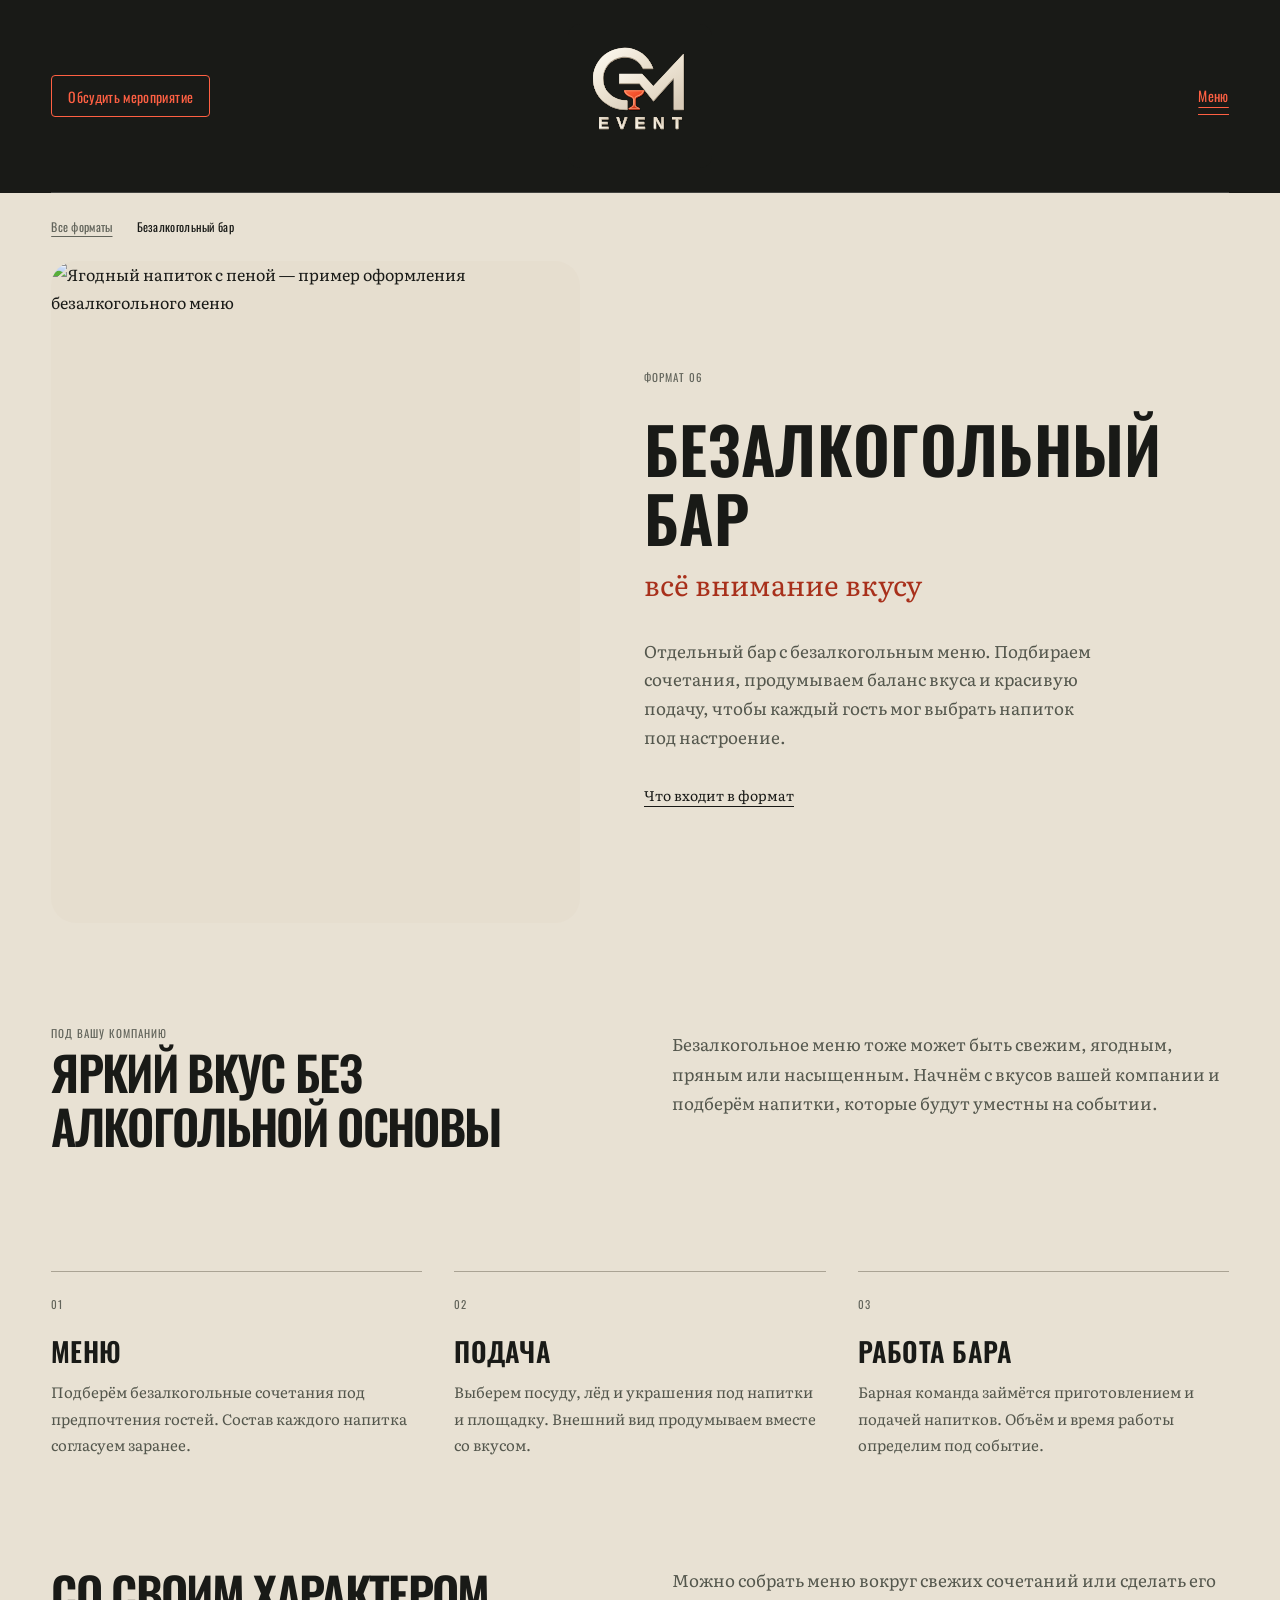
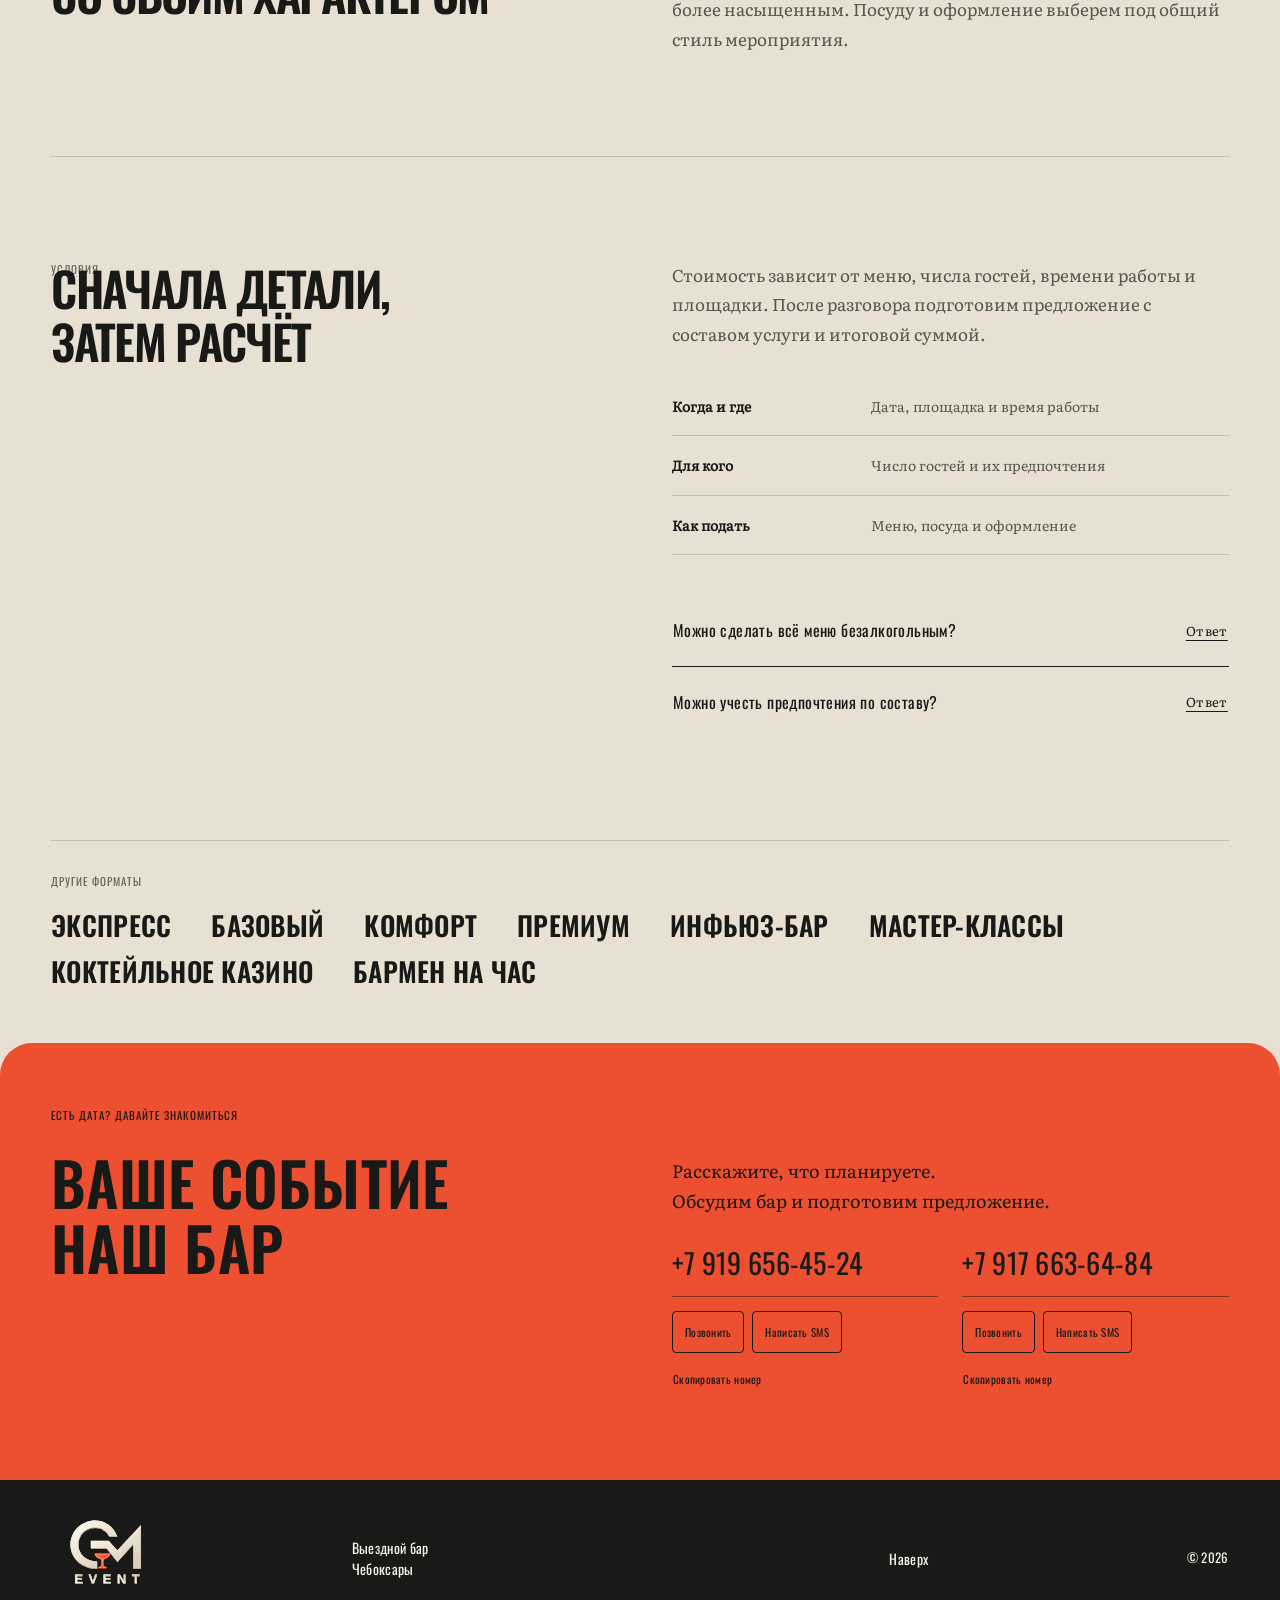
==== commit f1701339: "Update supplied volume logo across header, menu and footer" ====
--- a/alcohol-free-bar/index.html
+++ b/alcohol-free-bar/index.html
@@ -1 +1 @@
-<!doctype html><html lang="ru"><head><meta charset="utf-8"><meta name="viewport" content="width=device-width,initial-scale=1"><meta name="robots" content="noindex,nofollow"><title>Безалкогольный бар — GM.EVENT</title><meta name="description" content="Отдельный бар с безалкогольным меню. Подбираем сочетания, продумываем баланс вкуса и красивую подачу, чтобы каждый гость мог выбрать напиток под настроение."><link rel="icon" href="[data-uri]"><link rel="stylesheet" href="../bar-style-79e3a69de219.css"></head><body style="--font-body:Onest;--font-logo:RAYDIS;--font-script:Cormorant Garamond"><div id="root" data-page="alcohol-free-bar"><link rel="preload" as="image" href="../asset-disposable-raspberry-v2-9dd4dd6634.jpg"/><main class="bar-site product-page" id="top"><a class="skip-link" href="../alcohol-free-bar/#product-details">К описанию формата</a><header class="header wrap"><a class="action-button header-cta" href="../alcohol-free-bar/#contact"><span>Обсудить мероприятие</span></a><a href="../#home" class="monogram" aria-label="GM.EVENT — на главную">GM.EVENT</a><button type="button" class="menu-toggle" aria-haspopup="dialog" aria-expanded="false" aria-controls="site-menu">Меню</button></header><dialog id="site-menu" class="site-menu" aria-labelledby="site-menu-title"><div class="menu-layout wrap"><div class="menu-top"><a href="../#home" class="monogram" aria-label="GM.EVENT — на главную">GM.EVENT</a><button type="button" class="menu-close">Закрыть меню</button></div><nav class="menu-products" aria-labelledby="site-menu-title"><p class="eyebrow" id="site-menu-title">ВЫБЕРИТЕ ФОРМАТ</p><a href="../express/"><span class="menu-product-name">Экспресс</span></a><a href="../basic/"><span class="menu-product-name">Базовый</span></a><a href="../comfort/"><span class="menu-product-name">Комфорт</span></a><a href="../premium/"><span class="menu-product-name">Премиум</span></a><a href="../infuse-bar/"><span class="menu-product-name">Инфьюз-бар</span></a><a href="../alcohol-free-bar/" aria-current="page"><span class="menu-product-name">Безалкогольный бар</span></a><a href="../masterclasses/"><span class="menu-product-name">Мастер-классы</span></a><a href="../cocktail-casino/"><span class="menu-product-name">Коктейльное казино</span></a><a href="../bartender/"><span class="menu-product-name">Бармен на час</span></a></nav><nav class="menu-secondary" aria-label="Разделы сайта"><a href="../#presentation">Подача</a><a href="../#team">Команда</a><a href="../alcohol-free-bar/#contact">Контакты</a></nav></div></dialog><div class="wrap"><nav class="product-breadcrumbs" aria-label="Путь к странице"><a href="../#formats">Все форматы</a><span aria-current="page">Безалкогольный бар</span></nav><section class="product-hero" aria-labelledby="product-title"><figure class="product-photo"><img src="../asset-disposable-raspberry-v2-9dd4dd6634.jpg" alt="Ягодный напиток с пеной — пример оформления безалкогольного меню" width="1122" height="1402" loading="eager"/></figure><div class="product-intro product-intro-long"><p class="eyebrow">ФОРМАТ <!-- -->06</p><h1 id="product-title"><span>Безалкогольный</span><span> <!-- -->бар</span></h1><p class="product-accent">всё внимание вкусу</p><p class="product-description">Отдельный бар с безалкогольным меню. Подбираем сочетания, продумываем баланс вкуса и красивую подачу, чтобы каждый гость мог выбрать напиток под настроение.</p><a href="../alcohol-free-bar/#product-details" class="product-detail-link">Что входит в формат</a></div></section><section class="product-overview section" id="product-details" aria-labelledby="product-overview-title"><div><p class="eyebrow">ПОД ВАШУ КОМПАНИЮ</p><h2 id="product-overview-title">Яркий вкус без алкогольной основы</h2></div><p>Безалкогольное меню тоже может быть свежим, ягодным, пряным или насыщенным. Начнём с вкусов вашей компании и подберём напитки, которые будут уместны на событии.</p></section><section class="product-offer" aria-label="Что обсудим и подготовим"><article><span class="eyebrow">0<!-- -->1</span><h3>Меню</h3><p>Подберём безалкогольные сочетания под предпочтения гостей. Состав каждого напитка согласуем заранее.</p></article><article><span class="eyebrow">0<!-- -->2</span><h3>Подача</h3><p>Выберем посуду, лёд и украшения под напитки и площадку. Внешний вид продумываем вместе со вкусом.</p></article><article><span class="eyebrow">0<!-- -->3</span><h3>Работа бара</h3><p>Барная команда займётся приготовлением и подачей напитков. Объём и время работы определим под событие.</p></article></section><section class="product-presentation section" aria-labelledby="product-presentation-title"><div class="product-overview"><h2 id="product-presentation-title">Со своим характером</h2><p>Можно собрать меню вокруг свежих сочетаний или сделать его более насыщенным. Посуду и оформление выберем под общий стиль мероприятия.</p></div></section><section class="product-cost section" aria-labelledby="product-cost-title"><div><p class="eyebrow">УСЛОВИЯ</p><h2 id="product-cost-title">Сначала детали,<br/>затем расчёт</h2></div><div><p>Стоимость зависит от меню, числа гостей, времени работы и площадки. После разговора подготовим предложение с составом услуги и итоговой суммой.</p><dl class="product-brief"><div><dt>Когда и где</dt><dd>Дата, площадка и время работы</dd></div><div><dt>Для кого</dt><dd>Число гостей и их предпочтения</dd></div><div><dt>Как подать</dt><dd>Меню, посуда и оформление</dd></div></dl><div data-orientation="vertical" data-slot="accordion" class="flex w-full flex-col faq"><div data-orientation="vertical" data-hidden="" data-index="-1" data-closed="" data-slot="accordion-item" class="not-last:border-b"><h3 data-orientation="vertical" data-hidden="" data-index="-1" data-closed="" class="flex"><button type="button" data-value="" data-orientation="vertical" data-hidden="" data-index="-1" tabindex="0" aria-disabled="false" aria-expanded="false" id="base-ui-_R_1tjH2_" data-slot="accordion-trigger" class="focus-visible:ring-ring/50 focus-visible:border-ring focus-visible:after:border-ring **:data-[slot=accordion-trigger-icon]:text-muted-foreground rounded-lg py-2.5 text-left text-sm font-medium hover:underline focus-visible:ring-3 **:data-[slot=accordion-trigger-icon]:ml-auto **:data-[slot=accordion-trigger-icon]:size-4 group/accordion-trigger relative flex flex-1 items-start justify-between border border-transparent transition-all outline-none aria-disabled:pointer-events-none aria-disabled:opacity-50 faq-trigger">Можно сделать всё меню безалкогольным?<span class="accordion-state" aria-hidden="true"><span class="when-closed">Ответ</span><span class="when-open">Скрыть</span></span></button></h3></div><div data-orientation="vertical" data-hidden="" data-index="-1" data-closed="" data-slot="accordion-item" class="not-last:border-b"><h3 data-orientation="vertical" data-hidden="" data-index="-1" data-closed="" class="flex"><button type="button" data-value="" data-orientation="vertical" data-hidden="" data-index="-1" tabindex="0" aria-disabled="false" aria-expanded="false" id="base-ui-_R_2tjH2_" data-slot="accordion-trigger" class="focus-visible:ring-ring/50 focus-visible:border-ring focus-visible:after:border-ring **:data-[slot=accordion-trigger-icon]:text-muted-foreground rounded-lg py-2.5 text-left text-sm font-medium hover:underline focus-visible:ring-3 **:data-[slot=accordion-trigger-icon]:ml-auto **:data-[slot=accordion-trigger-icon]:size-4 group/accordion-trigger relative flex flex-1 items-start justify-between border border-transparent transition-all outline-none aria-disabled:pointer-events-none aria-disabled:opacity-50 faq-trigger">Можно учесть предпочтения по составу?<span class="accordion-state" aria-hidden="true"><span class="when-closed">Ответ</span><span class="when-open">Скрыть</span></span></button></h3></div></div></div></section><nav class="other-formats" aria-label="Другие форматы"><p class="eyebrow">ДРУГИЕ ФОРМАТЫ</p><div><a href="../express/">Экспресс</a><a href="../basic/">Базовый</a><a href="../comfort/">Комфорт</a><a href="../premium/">Премиум</a><a href="../infuse-bar/">Инфьюз-бар</a><a href="../masterclasses/">Мастер-классы</a><a href="../cocktail-casino/">Коктейльное казино</a><a href="../bartender/">Бармен на час</a></div></nav></div><footer class="contact" id="contact"><div class="wrap section"><p class="eyebrow">ЕСТЬ ДАТА? ДАВАЙТЕ ЗНАКОМИТЬСЯ</p><div class="contact-grid"><div class="contact-title"><h2 class="paired-heading"><span class="heading-line">ВАШЕ СОБЫТИЕ</span><span class="section-script">наш бар</span></h2></div><div class="contact-info"><p>Расскажите, что планируете.<br/>Обсудим бар и подготовим предложение.</p><div class="contact-phones"><div class="phone-contact"><a class="phone-link" href="tel:+79196564524">+7 919 656-45-24</a><div class="contact-actions"><a class="action-button contact-button" href="tel:+79196564524">Позвонить</a><a class="action-button contact-button outline-button" href="sms:+79196564524?body=%D0%97%D0%B4%D1%80%D0%B0%D0%B2%D1%81%D1%82%D0%B2%D1%83%D0%B9%D1%82%D0%B5!%20%D0%A5%D0%BE%D1%82%D0%B8%D0%BC%20%D0%BE%D0%B1%D1%81%D1%83%D0%B4%D0%B8%D1%82%D1%8C%20%D0%B1%D0%B5%D0%B7%D0%B0%D0%BB%D0%BA%D0%BE%D0%B3%D0%BE%D0%BB%D1%8C%D0%BD%D1%8B%D0%B9%20%D0%B1%D0%B0%D1%80.%20%D0%94%D0%B0%D1%82%D0%B0%3A%20.%20%D0%93%D0%BE%D1%81%D1%82%D0%B5%D0%B9%3A%20.%20%D0%9F%D0%BB%D0%BE%D1%89%D0%B0%D0%B4%D0%BA%D0%B0%3A%20.">Написать SMS</a></div><button type="button" tabindex="0" data-slot="button" class="group/button inline-flex shrink-0 items-center justify-center rounded-lg border border-transparent bg-clip-padding text-sm font-medium whitespace-nowrap transition-all outline-none select-none focus-visible:border-ring focus-visible:ring-3 focus-visible:ring-ring/50 active:not-aria-[haspopup]:translate-y-px disabled:pointer-events-none disabled:opacity-50 aria-invalid:border-destructive aria-invalid:ring-3 aria-invalid:ring-destructive/20 dark:aria-invalid:border-destructive/50 dark:aria-invalid:ring-destructive/40 [&amp;_svg]:pointer-events-none [&amp;_svg]:shrink-0 [&amp;_svg:not([class*=&#x27;size-&#x27;])]:size-4 hover:bg-muted hover:text-foreground aria-expanded:bg-muted aria-expanded:text-foreground dark:hover:bg-muted/50 h-8 gap-1.5 px-2.5 has-data-[icon=inline-end]:pr-2 has-data-[icon=inline-start]:pl-2 copy-phone">Скопировать номер</button><output class="copy-status" aria-live="polite"></output></div><div class="phone-contact"><a class="phone-link" href="tel:+79176636484">+7 917 663-64-84</a><div class="contact-actions"><a class="action-button contact-button" href="tel:+79176636484">Позвонить</a><a class="action-button contact-button outline-button" href="sms:+79176636484?body=%D0%97%D0%B4%D1%80%D0%B0%D0%B2%D1%81%D1%82%D0%B2%D1%83%D0%B9%D1%82%D0%B5!%20%D0%A5%D0%BE%D1%82%D0%B8%D0%BC%20%D0%BE%D0%B1%D1%81%D1%83%D0%B4%D0%B8%D1%82%D1%8C%20%D0%B1%D0%B5%D0%B7%D0%B0%D0%BB%D0%BA%D0%BE%D0%B3%D0%BE%D0%BB%D1%8C%D0%BD%D1%8B%D0%B9%20%D0%B1%D0%B0%D1%80.%20%D0%94%D0%B0%D1%82%D0%B0%3A%20.%20%D0%93%D0%BE%D1%81%D1%82%D0%B5%D0%B9%3A%20.%20%D0%9F%D0%BB%D0%BE%D1%89%D0%B0%D0%B4%D0%BA%D0%B0%3A%20.">Написать SMS</a></div><button type="button" tabindex="0" data-slot="button" class="group/button inline-flex shrink-0 items-center justify-center rounded-lg border border-transparent bg-clip-padding text-sm font-medium whitespace-nowrap transition-all outline-none select-none focus-visible:border-ring focus-visible:ring-3 focus-visible:ring-ring/50 active:not-aria-[haspopup]:translate-y-px disabled:pointer-events-none disabled:opacity-50 aria-invalid:border-destructive aria-invalid:ring-3 aria-invalid:ring-destructive/20 dark:aria-invalid:border-destructive/50 dark:aria-invalid:ring-destructive/40 [&amp;_svg]:pointer-events-none [&amp;_svg]:shrink-0 [&amp;_svg:not([class*=&#x27;size-&#x27;])]:size-4 hover:bg-muted hover:text-foreground aria-expanded:bg-muted aria-expanded:text-foreground dark:hover:bg-muted/50 h-8 gap-1.5 px-2.5 has-data-[icon=inline-end]:pr-2 has-data-[icon=inline-start]:pl-2 copy-phone">Скопировать номер</button><output class="copy-status" aria-live="polite"></output></div></div></div></div><div class="footer-bottom"><a href="../#home" class="brand" aria-label="GM.EVENT — на главную">GM.EVENT</a><p>Выездной бар<br/>Чебоксары</p><a href="../alcohol-free-bar/#top">Наверх</a><span>© 2026</span></div></div></footer></main></div><script defer src="../bar-app-09b673186d86.js"></script></body></html>+<!doctype html><html lang="ru"><head><meta charset="utf-8"><meta name="viewport" content="width=device-width,initial-scale=1"><meta name="robots" content="noindex,nofollow"><title>Безалкогольный бар — GM.EVENT</title><meta name="description" content="Отдельный бар с безалкогольным меню. Подбираем сочетания, продумываем баланс вкуса и красивую подачу, чтобы каждый гость мог выбрать напиток под настроение."><link rel="icon" href="[data-uri]"><link rel="stylesheet" href="../bar-style-b2d13ac0fd04.css"></head><body style="--font-body:Onest;--font-logo:RAYDIS;--font-script:Cormorant Garamond"><div id="root" data-page="alcohol-free-bar"><link rel="preload" as="image" href="../asset-GM_EVENT_logo_volume-6a4d9b3729.svg"/><link rel="preload" as="image" href="../asset-disposable-raspberry-v2-9dd4dd6634.jpg"/><main class="bar-site product-page" id="top"><a class="skip-link" href="../alcohol-free-bar/#product-details">К описанию формата</a><div class="site-header-band"><header class="header wrap"><a class="action-button header-cta" href="../alcohol-free-bar/#contact"><span>Обсудить мероприятие</span></a><a href="../#home" class="brand-logo monogram header-logo" aria-label="GM EVENT — на главную"><img class="brand-image" src="../asset-GM_EVENT_logo_volume-6a4d9b3729.svg" alt="GM EVENT — выездной бар" width="1254" height="1254" loading="eager"/></a><button type="button" class="menu-toggle" aria-haspopup="dialog" aria-expanded="false" aria-controls="site-menu">Меню</button></header></div><dialog id="site-menu" class="site-menu" aria-labelledby="site-menu-title"><div class="menu-layout wrap"><div class="menu-top"><a href="../#home" class="brand-logo monogram header-logo menu-logo" aria-label="GM EVENT — на главную"><img class="brand-image" src="../asset-GM_EVENT_logo_volume-6a4d9b3729.svg" alt="GM EVENT — выездной бар" width="1254" height="1254" loading="eager"/></a><button type="button" class="menu-close">Закрыть меню</button></div><nav class="menu-products" aria-labelledby="site-menu-title"><p class="eyebrow" id="site-menu-title">ВЫБЕРИТЕ ФОРМАТ</p><a href="../express/"><span class="menu-product-name">Экспресс</span></a><a href="../basic/"><span class="menu-product-name">Базовый</span></a><a href="../comfort/"><span class="menu-product-name">Комфорт</span></a><a href="../premium/"><span class="menu-product-name">Премиум</span></a><a href="../infuse-bar/"><span class="menu-product-name">Инфьюз-бар</span></a><a href="../alcohol-free-bar/" aria-current="page"><span class="menu-product-name">Безалкогольный бар</span></a><a href="../masterclasses/"><span class="menu-product-name">Мастер-классы</span></a><a href="../cocktail-casino/"><span class="menu-product-name">Коктейльное казино</span></a><a href="../bartender/"><span class="menu-product-name">Бармен на час</span></a></nav><nav class="menu-secondary" aria-label="Разделы сайта"><a href="../#presentation">Подача</a><a href="../#team">Команда</a><a href="../alcohol-free-bar/#contact">Контакты</a></nav></div></dialog><div class="wrap"><nav class="product-breadcrumbs" aria-label="Путь к странице"><a href="../#formats">Все форматы</a><span aria-current="page">Безалкогольный бар</span></nav><section class="product-hero" aria-labelledby="product-title"><figure class="product-photo"><img src="../asset-disposable-raspberry-v2-9dd4dd6634.jpg" alt="Ягодный напиток с пеной — пример оформления безалкогольного меню" width="1122" height="1402" loading="eager"/></figure><div class="product-intro product-intro-long"><p class="eyebrow">ФОРМАТ <!-- -->06</p><h1 id="product-title"><span>Безалкогольный</span><span> <!-- -->бар</span></h1><p class="product-accent">всё внимание вкусу</p><p class="product-description">Отдельный бар с безалкогольным меню. Подбираем сочетания, продумываем баланс вкуса и красивую подачу, чтобы каждый гость мог выбрать напиток под настроение.</p><a href="../alcohol-free-bar/#product-details" class="product-detail-link">Что входит в формат</a></div></section><section class="product-overview section" id="product-details" aria-labelledby="product-overview-title"><div><p class="eyebrow">ПОД ВАШУ КОМПАНИЮ</p><h2 id="product-overview-title">Яркий вкус без алкогольной основы</h2></div><p>Безалкогольное меню тоже может быть свежим, ягодным, пряным или насыщенным. Начнём с вкусов вашей компании и подберём напитки, которые будут уместны на событии.</p></section><section class="product-offer" aria-label="Что обсудим и подготовим"><article><span class="eyebrow">0<!-- -->1</span><h3>Меню</h3><p>Подберём безалкогольные сочетания под предпочтения гостей. Состав каждого напитка согласуем заранее.</p></article><article><span class="eyebrow">0<!-- -->2</span><h3>Подача</h3><p>Выберем посуду, лёд и украшения под напитки и площадку. Внешний вид продумываем вместе со вкусом.</p></article><article><span class="eyebrow">0<!-- -->3</span><h3>Работа бара</h3><p>Барная команда займётся приготовлением и подачей напитков. Объём и время работы определим под событие.</p></article></section><section class="product-presentation section" aria-labelledby="product-presentation-title"><div class="product-overview"><h2 id="product-presentation-title">Со своим характером</h2><p>Можно собрать меню вокруг свежих сочетаний или сделать его более насыщенным. Посуду и оформление выберем под общий стиль мероприятия.</p></div></section><section class="product-cost section" aria-labelledby="product-cost-title"><div><p class="eyebrow">УСЛОВИЯ</p><h2 id="product-cost-title">Сначала детали,<br/>затем расчёт</h2></div><div><p>Стоимость зависит от меню, числа гостей, времени работы и площадки. После разговора подготовим предложение с составом услуги и итоговой суммой.</p><dl class="product-brief"><div><dt>Когда и где</dt><dd>Дата, площадка и время работы</dd></div><div><dt>Для кого</dt><dd>Число гостей и их предпочтения</dd></div><div><dt>Как подать</dt><dd>Меню, посуда и оформление</dd></div></dl><div data-orientation="vertical" data-slot="accordion" class="flex w-full flex-col faq"><div data-orientation="vertical" data-hidden="" data-index="-1" data-closed="" data-slot="accordion-item" class="not-last:border-b"><h3 data-orientation="vertical" data-hidden="" data-index="-1" data-closed="" class="flex"><button type="button" data-value="" data-orientation="vertical" data-hidden="" data-index="-1" tabindex="0" aria-disabled="false" aria-expanded="false" id="base-ui-_R_1tjH2_" data-slot="accordion-trigger" class="focus-visible:ring-ring/50 focus-visible:border-ring focus-visible:after:border-ring **:data-[slot=accordion-trigger-icon]:text-muted-foreground rounded-lg py-2.5 text-left text-sm font-medium hover:underline focus-visible:ring-3 **:data-[slot=accordion-trigger-icon]:ml-auto **:data-[slot=accordion-trigger-icon]:size-4 group/accordion-trigger relative flex flex-1 items-start justify-between border border-transparent transition-all outline-none aria-disabled:pointer-events-none aria-disabled:opacity-50 faq-trigger">Можно сделать всё меню безалкогольным?<span class="accordion-state" aria-hidden="true"><span class="when-closed">Ответ</span><span class="when-open">Скрыть</span></span></button></h3></div><div data-orientation="vertical" data-hidden="" data-index="-1" data-closed="" data-slot="accordion-item" class="not-last:border-b"><h3 data-orientation="vertical" data-hidden="" data-index="-1" data-closed="" class="flex"><button type="button" data-value="" data-orientation="vertical" data-hidden="" data-index="-1" tabindex="0" aria-disabled="false" aria-expanded="false" id="base-ui-_R_2tjH2_" data-slot="accordion-trigger" class="focus-visible:ring-ring/50 focus-visible:border-ring focus-visible:after:border-ring **:data-[slot=accordion-trigger-icon]:text-muted-foreground rounded-lg py-2.5 text-left text-sm font-medium hover:underline focus-visible:ring-3 **:data-[slot=accordion-trigger-icon]:ml-auto **:data-[slot=accordion-trigger-icon]:size-4 group/accordion-trigger relative flex flex-1 items-start justify-between border border-transparent transition-all outline-none aria-disabled:pointer-events-none aria-disabled:opacity-50 faq-trigger">Можно учесть предпочтения по составу?<span class="accordion-state" aria-hidden="true"><span class="when-closed">Ответ</span><span class="when-open">Скрыть</span></span></button></h3></div></div></div></section><nav class="other-formats" aria-label="Другие форматы"><p class="eyebrow">ДРУГИЕ ФОРМАТЫ</p><div><a href="../express/">Экспресс</a><a href="../basic/">Базовый</a><a href="../comfort/">Комфорт</a><a href="../premium/">Премиум</a><a href="../infuse-bar/">Инфьюз-бар</a><a href="../masterclasses/">Мастер-классы</a><a href="../cocktail-casino/">Коктейльное казино</a><a href="../bartender/">Бармен на час</a></div></nav></div><footer class="contact" id="contact"><div class="wrap section"><p class="eyebrow">ЕСТЬ ДАТА? ДАВАЙТЕ ЗНАКОМИТЬСЯ</p><div class="contact-grid"><div class="contact-title"><h2 class="paired-heading"><span class="heading-line">ВАШЕ СОБЫТИЕ</span><span class="section-script">наш бар</span></h2></div><div class="contact-info"><p>Расскажите, что планируете.<br/>Обсудим бар и подготовим предложение.</p><div class="contact-phones"><div class="phone-contact"><a class="phone-link" href="tel:+79196564524">+7 919 656-45-24</a><div class="contact-actions"><a class="action-button contact-button" href="tel:+79196564524">Позвонить</a><a class="action-button contact-button outline-button" href="sms:+79196564524?body=%D0%97%D0%B4%D1%80%D0%B0%D0%B2%D1%81%D1%82%D0%B2%D1%83%D0%B9%D1%82%D0%B5!%20%D0%A5%D0%BE%D1%82%D0%B8%D0%BC%20%D0%BE%D0%B1%D1%81%D1%83%D0%B4%D0%B8%D1%82%D1%8C%20%D0%B1%D0%B5%D0%B7%D0%B0%D0%BB%D0%BA%D0%BE%D0%B3%D0%BE%D0%BB%D1%8C%D0%BD%D1%8B%D0%B9%20%D0%B1%D0%B0%D1%80.%20%D0%94%D0%B0%D1%82%D0%B0%3A%20.%20%D0%93%D0%BE%D1%81%D1%82%D0%B5%D0%B9%3A%20.%20%D0%9F%D0%BB%D0%BE%D1%89%D0%B0%D0%B4%D0%BA%D0%B0%3A%20.">Написать SMS</a></div><button type="button" tabindex="0" data-slot="button" class="group/button inline-flex shrink-0 items-center justify-center rounded-lg border border-transparent bg-clip-padding text-sm font-medium whitespace-nowrap transition-all outline-none select-none focus-visible:border-ring focus-visible:ring-3 focus-visible:ring-ring/50 active:not-aria-[haspopup]:translate-y-px disabled:pointer-events-none disabled:opacity-50 aria-invalid:border-destructive aria-invalid:ring-3 aria-invalid:ring-destructive/20 dark:aria-invalid:border-destructive/50 dark:aria-invalid:ring-destructive/40 [&amp;_svg]:pointer-events-none [&amp;_svg]:shrink-0 [&amp;_svg:not([class*=&#x27;size-&#x27;])]:size-4 hover:bg-muted hover:text-foreground aria-expanded:bg-muted aria-expanded:text-foreground dark:hover:bg-muted/50 h-8 gap-1.5 px-2.5 has-data-[icon=inline-end]:pr-2 has-data-[icon=inline-start]:pl-2 copy-phone">Скопировать номер</button><output class="copy-status" aria-live="polite"></output></div><div class="phone-contact"><a class="phone-link" href="tel:+79176636484">+7 917 663-64-84</a><div class="contact-actions"><a class="action-button contact-button" href="tel:+79176636484">Позвонить</a><a class="action-button contact-button outline-button" href="sms:+79176636484?body=%D0%97%D0%B4%D1%80%D0%B0%D0%B2%D1%81%D1%82%D0%B2%D1%83%D0%B9%D1%82%D0%B5!%20%D0%A5%D0%BE%D1%82%D0%B8%D0%BC%20%D0%BE%D0%B1%D1%81%D1%83%D0%B4%D0%B8%D1%82%D1%8C%20%D0%B1%D0%B5%D0%B7%D0%B0%D0%BB%D0%BA%D0%BE%D0%B3%D0%BE%D0%BB%D1%8C%D0%BD%D1%8B%D0%B9%20%D0%B1%D0%B0%D1%80.%20%D0%94%D0%B0%D1%82%D0%B0%3A%20.%20%D0%93%D0%BE%D1%81%D1%82%D0%B5%D0%B9%3A%20.%20%D0%9F%D0%BB%D0%BE%D1%89%D0%B0%D0%B4%D0%BA%D0%B0%3A%20.">Написать SMS</a></div><button type="button" tabindex="0" data-slot="button" class="group/button inline-flex shrink-0 items-center justify-center rounded-lg border border-transparent bg-clip-padding text-sm font-medium whitespace-nowrap transition-all outline-none select-none focus-visible:border-ring focus-visible:ring-3 focus-visible:ring-ring/50 active:not-aria-[haspopup]:translate-y-px disabled:pointer-events-none disabled:opacity-50 aria-invalid:border-destructive aria-invalid:ring-3 aria-invalid:ring-destructive/20 dark:aria-invalid:border-destructive/50 dark:aria-invalid:ring-destructive/40 [&amp;_svg]:pointer-events-none [&amp;_svg]:shrink-0 [&amp;_svg:not([class*=&#x27;size-&#x27;])]:size-4 hover:bg-muted hover:text-foreground aria-expanded:bg-muted aria-expanded:text-foreground dark:hover:bg-muted/50 h-8 gap-1.5 px-2.5 has-data-[icon=inline-end]:pr-2 has-data-[icon=inline-start]:pl-2 copy-phone">Скопировать номер</button><output class="copy-status" aria-live="polite"></output></div></div></div></div></div><div class="footer-brand-band"><div class="footer-bottom wrap"><a href="../#home" class="brand-logo footer-logo" aria-label="GM EVENT — на главную"><img class="brand-image" src="../asset-GM_EVENT_logo_volume-6a4d9b3729.svg" alt="GM EVENT — выездной бар" width="1254" height="1254" loading="eager"/></a><p>Выездной бар<br/>Чебоксары</p><a href="../alcohol-free-bar/#top">Наверх</a><span>© 2026</span></div></div></footer></main></div><script defer src="../bar-app-cf3dff026382.js"></script></body></html>
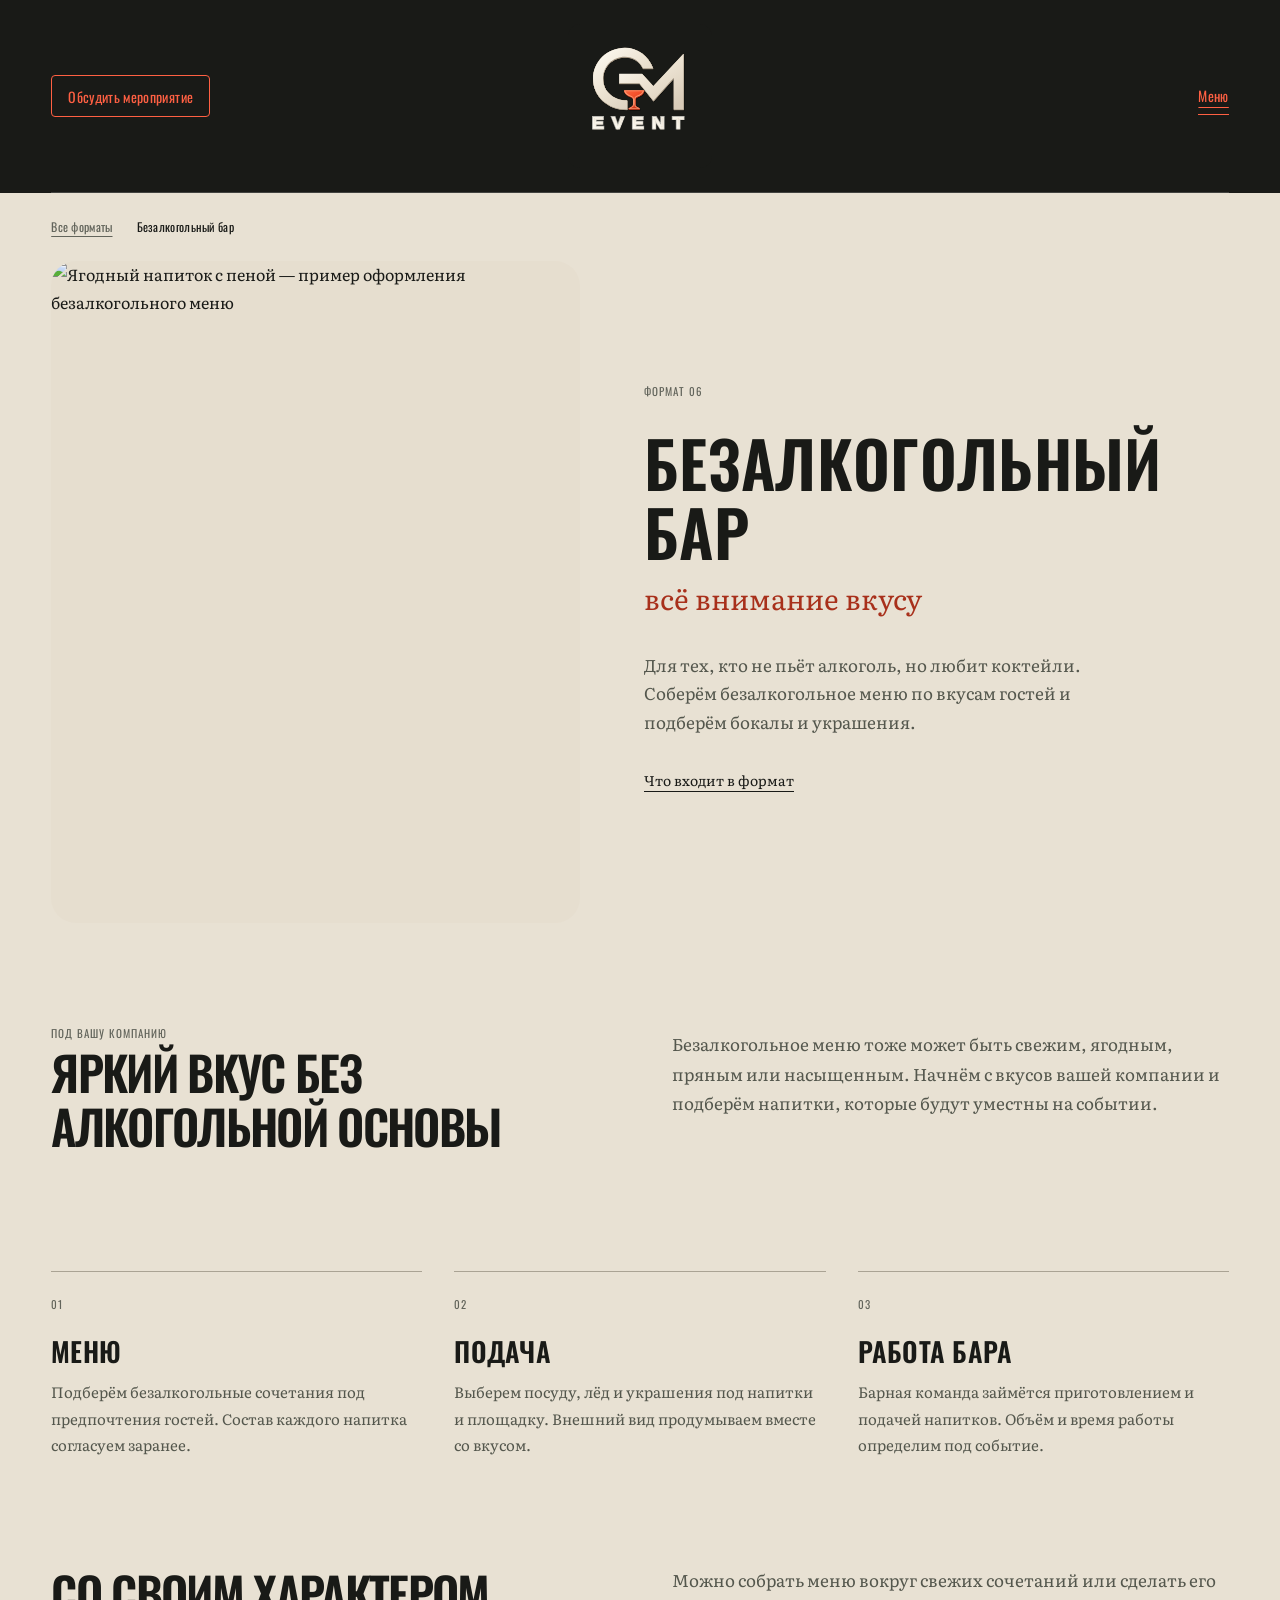
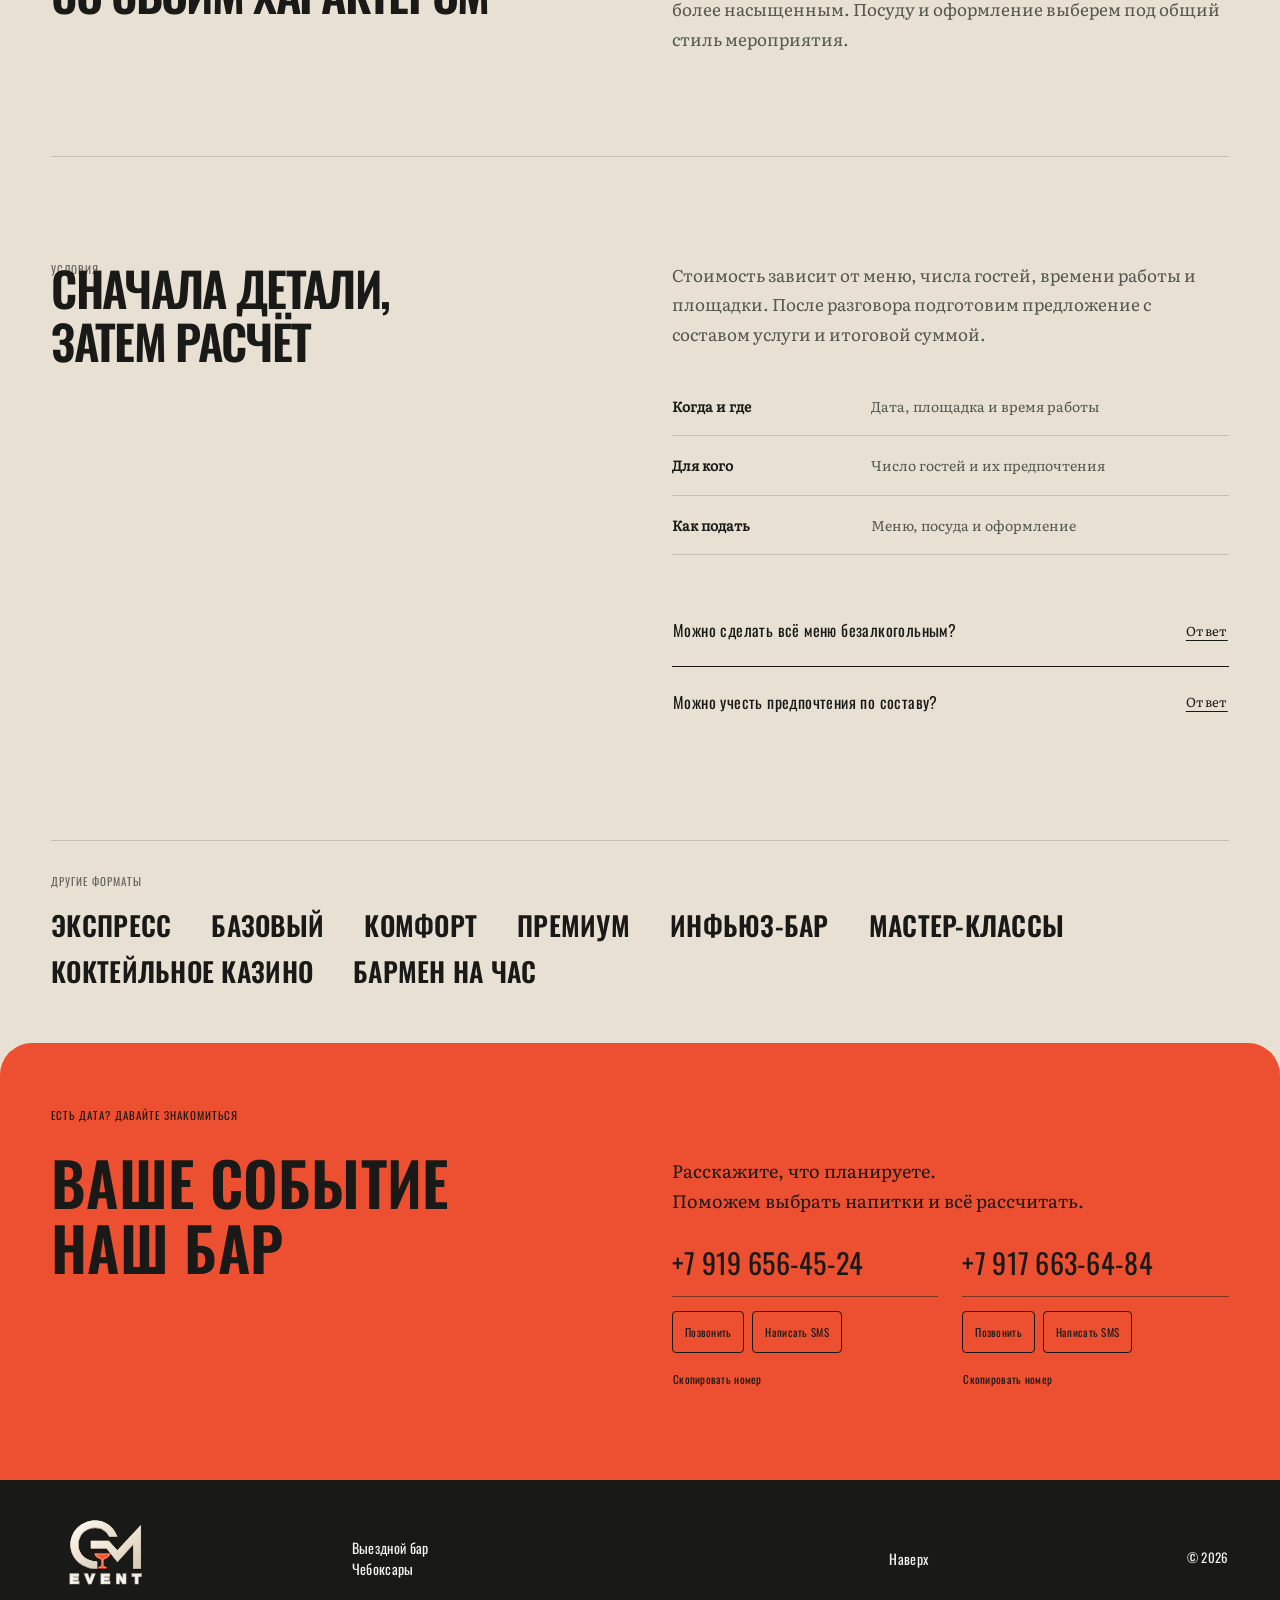
==== commit 363ee899: "Refresh supplied logo, center mobile film and refine site copy" ====
--- a/alcohol-free-bar/index.html
+++ b/alcohol-free-bar/index.html
@@ -1 +1 @@
-<!doctype html><html lang="ru"><head><meta charset="utf-8"><meta name="viewport" content="width=device-width,initial-scale=1"><meta name="robots" content="noindex,nofollow"><title>Безалкогольный бар — GM.EVENT</title><meta name="description" content="Отдельный бар с безалкогольным меню. Подбираем сочетания, продумываем баланс вкуса и красивую подачу, чтобы каждый гость мог выбрать напиток под настроение."><link rel="icon" href="[data-uri]"><link rel="stylesheet" href="../bar-style-b2d13ac0fd04.css"></head><body style="--font-body:Onest;--font-logo:RAYDIS;--font-script:Cormorant Garamond"><div id="root" data-page="alcohol-free-bar"><link rel="preload" as="image" href="../asset-GM_EVENT_logo_volume-6a4d9b3729.svg"/><link rel="preload" as="image" href="../asset-disposable-raspberry-v2-9dd4dd6634.jpg"/><main class="bar-site product-page" id="top"><a class="skip-link" href="../alcohol-free-bar/#product-details">К описанию формата</a><div class="site-header-band"><header class="header wrap"><a class="action-button header-cta" href="../alcohol-free-bar/#contact"><span>Обсудить мероприятие</span></a><a href="../#home" class="brand-logo monogram header-logo" aria-label="GM EVENT — на главную"><img class="brand-image" src="../asset-GM_EVENT_logo_volume-6a4d9b3729.svg" alt="GM EVENT — выездной бар" width="1254" height="1254" loading="eager"/></a><button type="button" class="menu-toggle" aria-haspopup="dialog" aria-expanded="false" aria-controls="site-menu">Меню</button></header></div><dialog id="site-menu" class="site-menu" aria-labelledby="site-menu-title"><div class="menu-layout wrap"><div class="menu-top"><a href="../#home" class="brand-logo monogram header-logo menu-logo" aria-label="GM EVENT — на главную"><img class="brand-image" src="../asset-GM_EVENT_logo_volume-6a4d9b3729.svg" alt="GM EVENT — выездной бар" width="1254" height="1254" loading="eager"/></a><button type="button" class="menu-close">Закрыть меню</button></div><nav class="menu-products" aria-labelledby="site-menu-title"><p class="eyebrow" id="site-menu-title">ВЫБЕРИТЕ ФОРМАТ</p><a href="../express/"><span class="menu-product-name">Экспресс</span></a><a href="../basic/"><span class="menu-product-name">Базовый</span></a><a href="../comfort/"><span class="menu-product-name">Комфорт</span></a><a href="../premium/"><span class="menu-product-name">Премиум</span></a><a href="../infuse-bar/"><span class="menu-product-name">Инфьюз-бар</span></a><a href="../alcohol-free-bar/" aria-current="page"><span class="menu-product-name">Безалкогольный бар</span></a><a href="../masterclasses/"><span class="menu-product-name">Мастер-классы</span></a><a href="../cocktail-casino/"><span class="menu-product-name">Коктейльное казино</span></a><a href="../bartender/"><span class="menu-product-name">Бармен на час</span></a></nav><nav class="menu-secondary" aria-label="Разделы сайта"><a href="../#presentation">Подача</a><a href="../#team">Команда</a><a href="../alcohol-free-bar/#contact">Контакты</a></nav></div></dialog><div class="wrap"><nav class="product-breadcrumbs" aria-label="Путь к странице"><a href="../#formats">Все форматы</a><span aria-current="page">Безалкогольный бар</span></nav><section class="product-hero" aria-labelledby="product-title"><figure class="product-photo"><img src="../asset-disposable-raspberry-v2-9dd4dd6634.jpg" alt="Ягодный напиток с пеной — пример оформления безалкогольного меню" width="1122" height="1402" loading="eager"/></figure><div class="product-intro product-intro-long"><p class="eyebrow">ФОРМАТ <!-- -->06</p><h1 id="product-title"><span>Безалкогольный</span><span> <!-- -->бар</span></h1><p class="product-accent">всё внимание вкусу</p><p class="product-description">Отдельный бар с безалкогольным меню. Подбираем сочетания, продумываем баланс вкуса и красивую подачу, чтобы каждый гость мог выбрать напиток под настроение.</p><a href="../alcohol-free-bar/#product-details" class="product-detail-link">Что входит в формат</a></div></section><section class="product-overview section" id="product-details" aria-labelledby="product-overview-title"><div><p class="eyebrow">ПОД ВАШУ КОМПАНИЮ</p><h2 id="product-overview-title">Яркий вкус без алкогольной основы</h2></div><p>Безалкогольное меню тоже может быть свежим, ягодным, пряным или насыщенным. Начнём с вкусов вашей компании и подберём напитки, которые будут уместны на событии.</p></section><section class="product-offer" aria-label="Что обсудим и подготовим"><article><span class="eyebrow">0<!-- -->1</span><h3>Меню</h3><p>Подберём безалкогольные сочетания под предпочтения гостей. Состав каждого напитка согласуем заранее.</p></article><article><span class="eyebrow">0<!-- -->2</span><h3>Подача</h3><p>Выберем посуду, лёд и украшения под напитки и площадку. Внешний вид продумываем вместе со вкусом.</p></article><article><span class="eyebrow">0<!-- -->3</span><h3>Работа бара</h3><p>Барная команда займётся приготовлением и подачей напитков. Объём и время работы определим под событие.</p></article></section><section class="product-presentation section" aria-labelledby="product-presentation-title"><div class="product-overview"><h2 id="product-presentation-title">Со своим характером</h2><p>Можно собрать меню вокруг свежих сочетаний или сделать его более насыщенным. Посуду и оформление выберем под общий стиль мероприятия.</p></div></section><section class="product-cost section" aria-labelledby="product-cost-title"><div><p class="eyebrow">УСЛОВИЯ</p><h2 id="product-cost-title">Сначала детали,<br/>затем расчёт</h2></div><div><p>Стоимость зависит от меню, числа гостей, времени работы и площадки. После разговора подготовим предложение с составом услуги и итоговой суммой.</p><dl class="product-brief"><div><dt>Когда и где</dt><dd>Дата, площадка и время работы</dd></div><div><dt>Для кого</dt><dd>Число гостей и их предпочтения</dd></div><div><dt>Как подать</dt><dd>Меню, посуда и оформление</dd></div></dl><div data-orientation="vertical" data-slot="accordion" class="flex w-full flex-col faq"><div data-orientation="vertical" data-hidden="" data-index="-1" data-closed="" data-slot="accordion-item" class="not-last:border-b"><h3 data-orientation="vertical" data-hidden="" data-index="-1" data-closed="" class="flex"><button type="button" data-value="" data-orientation="vertical" data-hidden="" data-index="-1" tabindex="0" aria-disabled="false" aria-expanded="false" id="base-ui-_R_1tjH2_" data-slot="accordion-trigger" class="focus-visible:ring-ring/50 focus-visible:border-ring focus-visible:after:border-ring **:data-[slot=accordion-trigger-icon]:text-muted-foreground rounded-lg py-2.5 text-left text-sm font-medium hover:underline focus-visible:ring-3 **:data-[slot=accordion-trigger-icon]:ml-auto **:data-[slot=accordion-trigger-icon]:size-4 group/accordion-trigger relative flex flex-1 items-start justify-between border border-transparent transition-all outline-none aria-disabled:pointer-events-none aria-disabled:opacity-50 faq-trigger">Можно сделать всё меню безалкогольным?<span class="accordion-state" aria-hidden="true"><span class="when-closed">Ответ</span><span class="when-open">Скрыть</span></span></button></h3></div><div data-orientation="vertical" data-hidden="" data-index="-1" data-closed="" data-slot="accordion-item" class="not-last:border-b"><h3 data-orientation="vertical" data-hidden="" data-index="-1" data-closed="" class="flex"><button type="button" data-value="" data-orientation="vertical" data-hidden="" data-index="-1" tabindex="0" aria-disabled="false" aria-expanded="false" id="base-ui-_R_2tjH2_" data-slot="accordion-trigger" class="focus-visible:ring-ring/50 focus-visible:border-ring focus-visible:after:border-ring **:data-[slot=accordion-trigger-icon]:text-muted-foreground rounded-lg py-2.5 text-left text-sm font-medium hover:underline focus-visible:ring-3 **:data-[slot=accordion-trigger-icon]:ml-auto **:data-[slot=accordion-trigger-icon]:size-4 group/accordion-trigger relative flex flex-1 items-start justify-between border border-transparent transition-all outline-none aria-disabled:pointer-events-none aria-disabled:opacity-50 faq-trigger">Можно учесть предпочтения по составу?<span class="accordion-state" aria-hidden="true"><span class="when-closed">Ответ</span><span class="when-open">Скрыть</span></span></button></h3></div></div></div></section><nav class="other-formats" aria-label="Другие форматы"><p class="eyebrow">ДРУГИЕ ФОРМАТЫ</p><div><a href="../express/">Экспресс</a><a href="../basic/">Базовый</a><a href="../comfort/">Комфорт</a><a href="../premium/">Премиум</a><a href="../infuse-bar/">Инфьюз-бар</a><a href="../masterclasses/">Мастер-классы</a><a href="../cocktail-casino/">Коктейльное казино</a><a href="../bartender/">Бармен на час</a></div></nav></div><footer class="contact" id="contact"><div class="wrap section"><p class="eyebrow">ЕСТЬ ДАТА? ДАВАЙТЕ ЗНАКОМИТЬСЯ</p><div class="contact-grid"><div class="contact-title"><h2 class="paired-heading"><span class="heading-line">ВАШЕ СОБЫТИЕ</span><span class="section-script">наш бар</span></h2></div><div class="contact-info"><p>Расскажите, что планируете.<br/>Обсудим бар и подготовим предложение.</p><div class="contact-phones"><div class="phone-contact"><a class="phone-link" href="tel:+79196564524">+7 919 656-45-24</a><div class="contact-actions"><a class="action-button contact-button" href="tel:+79196564524">Позвонить</a><a class="action-button contact-button outline-button" href="sms:+79196564524?body=%D0%97%D0%B4%D1%80%D0%B0%D0%B2%D1%81%D1%82%D0%B2%D1%83%D0%B9%D1%82%D0%B5!%20%D0%A5%D0%BE%D1%82%D0%B8%D0%BC%20%D0%BE%D0%B1%D1%81%D1%83%D0%B4%D0%B8%D1%82%D1%8C%20%D0%B1%D0%B5%D0%B7%D0%B0%D0%BB%D0%BA%D0%BE%D0%B3%D0%BE%D0%BB%D1%8C%D0%BD%D1%8B%D0%B9%20%D0%B1%D0%B0%D1%80.%20%D0%94%D0%B0%D1%82%D0%B0%3A%20.%20%D0%93%D0%BE%D1%81%D1%82%D0%B5%D0%B9%3A%20.%20%D0%9F%D0%BB%D0%BE%D1%89%D0%B0%D0%B4%D0%BA%D0%B0%3A%20.">Написать SMS</a></div><button type="button" tabindex="0" data-slot="button" class="group/button inline-flex shrink-0 items-center justify-center rounded-lg border border-transparent bg-clip-padding text-sm font-medium whitespace-nowrap transition-all outline-none select-none focus-visible:border-ring focus-visible:ring-3 focus-visible:ring-ring/50 active:not-aria-[haspopup]:translate-y-px disabled:pointer-events-none disabled:opacity-50 aria-invalid:border-destructive aria-invalid:ring-3 aria-invalid:ring-destructive/20 dark:aria-invalid:border-destructive/50 dark:aria-invalid:ring-destructive/40 [&amp;_svg]:pointer-events-none [&amp;_svg]:shrink-0 [&amp;_svg:not([class*=&#x27;size-&#x27;])]:size-4 hover:bg-muted hover:text-foreground aria-expanded:bg-muted aria-expanded:text-foreground dark:hover:bg-muted/50 h-8 gap-1.5 px-2.5 has-data-[icon=inline-end]:pr-2 has-data-[icon=inline-start]:pl-2 copy-phone">Скопировать номер</button><output class="copy-status" aria-live="polite"></output></div><div class="phone-contact"><a class="phone-link" href="tel:+79176636484">+7 917 663-64-84</a><div class="contact-actions"><a class="action-button contact-button" href="tel:+79176636484">Позвонить</a><a class="action-button contact-button outline-button" href="sms:+79176636484?body=%D0%97%D0%B4%D1%80%D0%B0%D0%B2%D1%81%D1%82%D0%B2%D1%83%D0%B9%D1%82%D0%B5!%20%D0%A5%D0%BE%D1%82%D0%B8%D0%BC%20%D0%BE%D0%B1%D1%81%D1%83%D0%B4%D0%B8%D1%82%D1%8C%20%D0%B1%D0%B5%D0%B7%D0%B0%D0%BB%D0%BA%D0%BE%D0%B3%D0%BE%D0%BB%D1%8C%D0%BD%D1%8B%D0%B9%20%D0%B1%D0%B0%D1%80.%20%D0%94%D0%B0%D1%82%D0%B0%3A%20.%20%D0%93%D0%BE%D1%81%D1%82%D0%B5%D0%B9%3A%20.%20%D0%9F%D0%BB%D0%BE%D1%89%D0%B0%D0%B4%D0%BA%D0%B0%3A%20.">Написать SMS</a></div><button type="button" tabindex="0" data-slot="button" class="group/button inline-flex shrink-0 items-center justify-center rounded-lg border border-transparent bg-clip-padding text-sm font-medium whitespace-nowrap transition-all outline-none select-none focus-visible:border-ring focus-visible:ring-3 focus-visible:ring-ring/50 active:not-aria-[haspopup]:translate-y-px disabled:pointer-events-none disabled:opacity-50 aria-invalid:border-destructive aria-invalid:ring-3 aria-invalid:ring-destructive/20 dark:aria-invalid:border-destructive/50 dark:aria-invalid:ring-destructive/40 [&amp;_svg]:pointer-events-none [&amp;_svg]:shrink-0 [&amp;_svg:not([class*=&#x27;size-&#x27;])]:size-4 hover:bg-muted hover:text-foreground aria-expanded:bg-muted aria-expanded:text-foreground dark:hover:bg-muted/50 h-8 gap-1.5 px-2.5 has-data-[icon=inline-end]:pr-2 has-data-[icon=inline-start]:pl-2 copy-phone">Скопировать номер</button><output class="copy-status" aria-live="polite"></output></div></div></div></div></div><div class="footer-brand-band"><div class="footer-bottom wrap"><a href="../#home" class="brand-logo footer-logo" aria-label="GM EVENT — на главную"><img class="brand-image" src="../asset-GM_EVENT_logo_volume-6a4d9b3729.svg" alt="GM EVENT — выездной бар" width="1254" height="1254" loading="eager"/></a><p>Выездной бар<br/>Чебоксары</p><a href="../alcohol-free-bar/#top">Наверх</a><span>© 2026</span></div></div></footer></main></div><script defer src="../bar-app-cf3dff026382.js"></script></body></html>+<!doctype html><html lang="ru"><head><meta charset="utf-8"><meta name="viewport" content="width=device-width,initial-scale=1"><meta name="robots" content="noindex,nofollow"><title>Безалкогольный бар — GM.EVENT</title><meta name="description" content="Для тех, кто не пьёт алкоголь, но любит коктейли. Соберём безалкогольное меню по вкусам гостей и подберём бокалы и украшения."><link rel="icon" href="[data-uri]"><link rel="stylesheet" href="../bar-style-e0706a4f0aab.css"></head><body style="--font-body:Onest;--font-logo:RAYDIS;--font-script:Cormorant Garamond"><div id="root" data-page="alcohol-free-bar"><link rel="preload" as="image" href="../asset-GM_EVENT_logo_volume-1b59e0cf39.svg"/><link rel="preload" as="image" href="../asset-disposable-raspberry-v2-9dd4dd6634.jpg"/><main class="bar-site product-page" id="top"><a class="skip-link" href="../alcohol-free-bar/#product-details">К описанию формата</a><div class="site-header-band"><header class="header wrap"><a class="action-button header-cta" href="../alcohol-free-bar/#contact"><span>Обсудить мероприятие</span></a><a href="../#home" class="brand-logo monogram header-logo" aria-label="GM EVENT — на главную"><img class="brand-image" src="../asset-GM_EVENT_logo_volume-1b59e0cf39.svg" alt="GM EVENT — выездной бар" width="1254" height="1254" loading="eager"/></a><button type="button" class="menu-toggle" aria-haspopup="dialog" aria-expanded="false" aria-controls="site-menu">Меню</button></header></div><dialog id="site-menu" class="site-menu" aria-labelledby="site-menu-title"><div class="menu-layout wrap"><div class="menu-top"><a href="../#home" class="brand-logo monogram header-logo menu-logo" aria-label="GM EVENT — на главную"><img class="brand-image" src="../asset-GM_EVENT_logo_volume-1b59e0cf39.svg" alt="GM EVENT — выездной бар" width="1254" height="1254" loading="eager"/></a><button type="button" class="menu-close">Закрыть меню</button></div><nav class="menu-products" aria-labelledby="site-menu-title"><p class="eyebrow" id="site-menu-title">ВЫБЕРИТЕ ФОРМАТ</p><a href="../express/"><span class="menu-product-name">Экспресс</span></a><a href="../basic/"><span class="menu-product-name">Базовый</span></a><a href="../comfort/"><span class="menu-product-name">Комфорт</span></a><a href="../premium/"><span class="menu-product-name">Премиум</span></a><a href="../infuse-bar/"><span class="menu-product-name">Инфьюз-бар</span></a><a href="../alcohol-free-bar/" aria-current="page"><span class="menu-product-name">Безалкогольный бар</span></a><a href="../masterclasses/"><span class="menu-product-name">Мастер-классы</span></a><a href="../cocktail-casino/"><span class="menu-product-name">Коктейльное казино</span></a><a href="../bartender/"><span class="menu-product-name">Бармен на час</span></a></nav><nav class="menu-secondary" aria-label="Разделы сайта"><a href="../#presentation">Коктейльная карта</a><a href="../#team">Команда</a><a href="../alcohol-free-bar/#contact">Контакты</a></nav></div></dialog><div class="wrap"><nav class="product-breadcrumbs" aria-label="Путь к странице"><a href="../#formats">Все форматы</a><span aria-current="page">Безалкогольный бар</span></nav><section class="product-hero" aria-labelledby="product-title"><figure class="product-photo"><img src="../asset-disposable-raspberry-v2-9dd4dd6634.jpg" alt="Ягодный напиток с пеной — пример оформления безалкогольного меню" width="1122" height="1402" loading="eager"/></figure><div class="product-intro product-intro-long"><p class="eyebrow">ФОРМАТ <!-- -->06</p><h1 id="product-title"><span>Безалкогольный</span><span> <!-- -->бар</span></h1><p class="product-accent">всё внимание вкусу</p><p class="product-description">Для тех, кто не пьёт алкоголь, но любит коктейли. Соберём безалкогольное меню по вкусам гостей и подберём бокалы и украшения.</p><a href="../alcohol-free-bar/#product-details" class="product-detail-link">Что входит в формат</a></div></section><section class="product-overview section" id="product-details" aria-labelledby="product-overview-title"><div><p class="eyebrow">ПОД ВАШУ КОМПАНИЮ</p><h2 id="product-overview-title">Яркий вкус без алкогольной основы</h2></div><p>Безалкогольное меню тоже может быть свежим, ягодным, пряным или насыщенным. Начнём с вкусов вашей компании и подберём напитки, которые будут уместны на событии.</p></section><section class="product-offer" aria-label="Что обсудим и подготовим"><article><span class="eyebrow">0<!-- -->1</span><h3>Меню</h3><p>Подберём безалкогольные сочетания под предпочтения гостей. Состав каждого напитка согласуем заранее.</p></article><article><span class="eyebrow">0<!-- -->2</span><h3>Подача</h3><p>Выберем посуду, лёд и украшения под напитки и площадку. Внешний вид продумываем вместе со вкусом.</p></article><article><span class="eyebrow">0<!-- -->3</span><h3>Работа бара</h3><p>Барная команда займётся приготовлением и подачей напитков. Объём и время работы определим под событие.</p></article></section><section class="product-presentation section" aria-labelledby="product-presentation-title"><div class="product-overview"><h2 id="product-presentation-title">Со своим характером</h2><p>Можно собрать меню вокруг свежих сочетаний или сделать его более насыщенным. Посуду и оформление выберем под общий стиль мероприятия.</p></div></section><section class="product-cost section" aria-labelledby="product-cost-title"><div><p class="eyebrow">УСЛОВИЯ</p><h2 id="product-cost-title">Сначала детали,<br/>затем расчёт</h2></div><div><p>Стоимость зависит от меню, числа гостей, времени работы и площадки. После разговора подготовим предложение с составом услуги и итоговой суммой.</p><dl class="product-brief"><div><dt>Когда и где</dt><dd>Дата, площадка и время работы</dd></div><div><dt>Для кого</dt><dd>Число гостей и их предпочтения</dd></div><div><dt>Как подать</dt><dd>Меню, посуда и оформление</dd></div></dl><div data-orientation="vertical" data-slot="accordion" class="flex w-full flex-col faq"><div data-orientation="vertical" data-hidden="" data-index="-1" data-closed="" data-slot="accordion-item" class="not-last:border-b"><h3 data-orientation="vertical" data-hidden="" data-index="-1" data-closed="" class="flex"><button type="button" data-value="" data-orientation="vertical" data-hidden="" data-index="-1" tabindex="0" aria-disabled="false" aria-expanded="false" id="base-ui-_R_1tjH2_" data-slot="accordion-trigger" class="focus-visible:ring-ring/50 focus-visible:border-ring focus-visible:after:border-ring **:data-[slot=accordion-trigger-icon]:text-muted-foreground rounded-lg py-2.5 text-left text-sm font-medium hover:underline focus-visible:ring-3 **:data-[slot=accordion-trigger-icon]:ml-auto **:data-[slot=accordion-trigger-icon]:size-4 group/accordion-trigger relative flex flex-1 items-start justify-between border border-transparent transition-all outline-none aria-disabled:pointer-events-none aria-disabled:opacity-50 faq-trigger">Можно сделать всё меню безалкогольным?<span class="accordion-state" aria-hidden="true"><span class="when-closed">Ответ</span><span class="when-open">Скрыть</span></span></button></h3></div><div data-orientation="vertical" data-hidden="" data-index="-1" data-closed="" data-slot="accordion-item" class="not-last:border-b"><h3 data-orientation="vertical" data-hidden="" data-index="-1" data-closed="" class="flex"><button type="button" data-value="" data-orientation="vertical" data-hidden="" data-index="-1" tabindex="0" aria-disabled="false" aria-expanded="false" id="base-ui-_R_2tjH2_" data-slot="accordion-trigger" class="focus-visible:ring-ring/50 focus-visible:border-ring focus-visible:after:border-ring **:data-[slot=accordion-trigger-icon]:text-muted-foreground rounded-lg py-2.5 text-left text-sm font-medium hover:underline focus-visible:ring-3 **:data-[slot=accordion-trigger-icon]:ml-auto **:data-[slot=accordion-trigger-icon]:size-4 group/accordion-trigger relative flex flex-1 items-start justify-between border border-transparent transition-all outline-none aria-disabled:pointer-events-none aria-disabled:opacity-50 faq-trigger">Можно учесть предпочтения по составу?<span class="accordion-state" aria-hidden="true"><span class="when-closed">Ответ</span><span class="when-open">Скрыть</span></span></button></h3></div></div></div></section><nav class="other-formats" aria-label="Другие форматы"><p class="eyebrow">ДРУГИЕ ФОРМАТЫ</p><div><a href="../express/">Экспресс</a><a href="../basic/">Базовый</a><a href="../comfort/">Комфорт</a><a href="../premium/">Премиум</a><a href="../infuse-bar/">Инфьюз-бар</a><a href="../masterclasses/">Мастер-классы</a><a href="../cocktail-casino/">Коктейльное казино</a><a href="../bartender/">Бармен на час</a></div></nav></div><footer class="contact" id="contact"><div class="wrap section"><p class="eyebrow">ЕСТЬ ДАТА? ДАВАЙТЕ ЗНАКОМИТЬСЯ</p><div class="contact-grid"><div class="contact-title"><h2 class="paired-heading"><span class="heading-line">ВАШЕ СОБЫТИЕ</span><span class="section-script">наш бар</span></h2></div><div class="contact-info"><p>Расскажите, что планируете.<br/>Поможем выбрать напитки и всё рассчитать.</p><div class="contact-phones"><div class="phone-contact"><a class="phone-link" href="tel:+79196564524">+7 919 656-45-24</a><div class="contact-actions"><a class="action-button contact-button" href="tel:+79196564524">Позвонить</a><a class="action-button contact-button outline-button" href="sms:+79196564524?body=%D0%97%D0%B4%D1%80%D0%B0%D0%B2%D1%81%D1%82%D0%B2%D1%83%D0%B9%D1%82%D0%B5!%20%D0%A5%D0%BE%D1%82%D0%B8%D0%BC%20%D0%BE%D0%B1%D1%81%D1%83%D0%B4%D0%B8%D1%82%D1%8C%20%D0%B1%D0%B5%D0%B7%D0%B0%D0%BB%D0%BA%D0%BE%D0%B3%D0%BE%D0%BB%D1%8C%D0%BD%D1%8B%D0%B9%20%D0%B1%D0%B0%D1%80.%20%D0%94%D0%B0%D1%82%D0%B0%3A%20.%20%D0%93%D0%BE%D1%81%D1%82%D0%B5%D0%B9%3A%20.%20%D0%9F%D0%BB%D0%BE%D1%89%D0%B0%D0%B4%D0%BA%D0%B0%3A%20.">Написать SMS</a></div><button type="button" tabindex="0" data-slot="button" class="group/button inline-flex shrink-0 items-center justify-center rounded-lg border border-transparent bg-clip-padding text-sm font-medium whitespace-nowrap transition-all outline-none select-none focus-visible:border-ring focus-visible:ring-3 focus-visible:ring-ring/50 active:not-aria-[haspopup]:translate-y-px disabled:pointer-events-none disabled:opacity-50 aria-invalid:border-destructive aria-invalid:ring-3 aria-invalid:ring-destructive/20 dark:aria-invalid:border-destructive/50 dark:aria-invalid:ring-destructive/40 [&amp;_svg]:pointer-events-none [&amp;_svg]:shrink-0 [&amp;_svg:not([class*=&#x27;size-&#x27;])]:size-4 hover:bg-muted hover:text-foreground aria-expanded:bg-muted aria-expanded:text-foreground dark:hover:bg-muted/50 h-8 gap-1.5 px-2.5 has-data-[icon=inline-end]:pr-2 has-data-[icon=inline-start]:pl-2 copy-phone">Скопировать номер</button><output class="copy-status" aria-live="polite"></output></div><div class="phone-contact"><a class="phone-link" href="tel:+79176636484">+7 917 663-64-84</a><div class="contact-actions"><a class="action-button contact-button" href="tel:+79176636484">Позвонить</a><a class="action-button contact-button outline-button" href="sms:+79176636484?body=%D0%97%D0%B4%D1%80%D0%B0%D0%B2%D1%81%D1%82%D0%B2%D1%83%D0%B9%D1%82%D0%B5!%20%D0%A5%D0%BE%D1%82%D0%B8%D0%BC%20%D0%BE%D0%B1%D1%81%D1%83%D0%B4%D0%B8%D1%82%D1%8C%20%D0%B1%D0%B5%D0%B7%D0%B0%D0%BB%D0%BA%D0%BE%D0%B3%D0%BE%D0%BB%D1%8C%D0%BD%D1%8B%D0%B9%20%D0%B1%D0%B0%D1%80.%20%D0%94%D0%B0%D1%82%D0%B0%3A%20.%20%D0%93%D0%BE%D1%81%D1%82%D0%B5%D0%B9%3A%20.%20%D0%9F%D0%BB%D0%BE%D1%89%D0%B0%D0%B4%D0%BA%D0%B0%3A%20.">Написать SMS</a></div><button type="button" tabindex="0" data-slot="button" class="group/button inline-flex shrink-0 items-center justify-center rounded-lg border border-transparent bg-clip-padding text-sm font-medium whitespace-nowrap transition-all outline-none select-none focus-visible:border-ring focus-visible:ring-3 focus-visible:ring-ring/50 active:not-aria-[haspopup]:translate-y-px disabled:pointer-events-none disabled:opacity-50 aria-invalid:border-destructive aria-invalid:ring-3 aria-invalid:ring-destructive/20 dark:aria-invalid:border-destructive/50 dark:aria-invalid:ring-destructive/40 [&amp;_svg]:pointer-events-none [&amp;_svg]:shrink-0 [&amp;_svg:not([class*=&#x27;size-&#x27;])]:size-4 hover:bg-muted hover:text-foreground aria-expanded:bg-muted aria-expanded:text-foreground dark:hover:bg-muted/50 h-8 gap-1.5 px-2.5 has-data-[icon=inline-end]:pr-2 has-data-[icon=inline-start]:pl-2 copy-phone">Скопировать номер</button><output class="copy-status" aria-live="polite"></output></div></div></div></div></div><div class="footer-brand-band"><div class="footer-bottom wrap"><a href="../#home" class="brand-logo footer-logo" aria-label="GM EVENT — на главную"><img class="brand-image" src="../asset-GM_EVENT_logo_volume-1b59e0cf39.svg" alt="GM EVENT — выездной бар" width="1254" height="1254" loading="eager"/></a><p>Выездной бар<br/>Чебоксары</p><a href="../alcohol-free-bar/#top">Наверх</a><span>© 2026</span></div></div></footer></main></div><script defer src="../bar-app-65a30a2010a9.js"></script></body></html>
